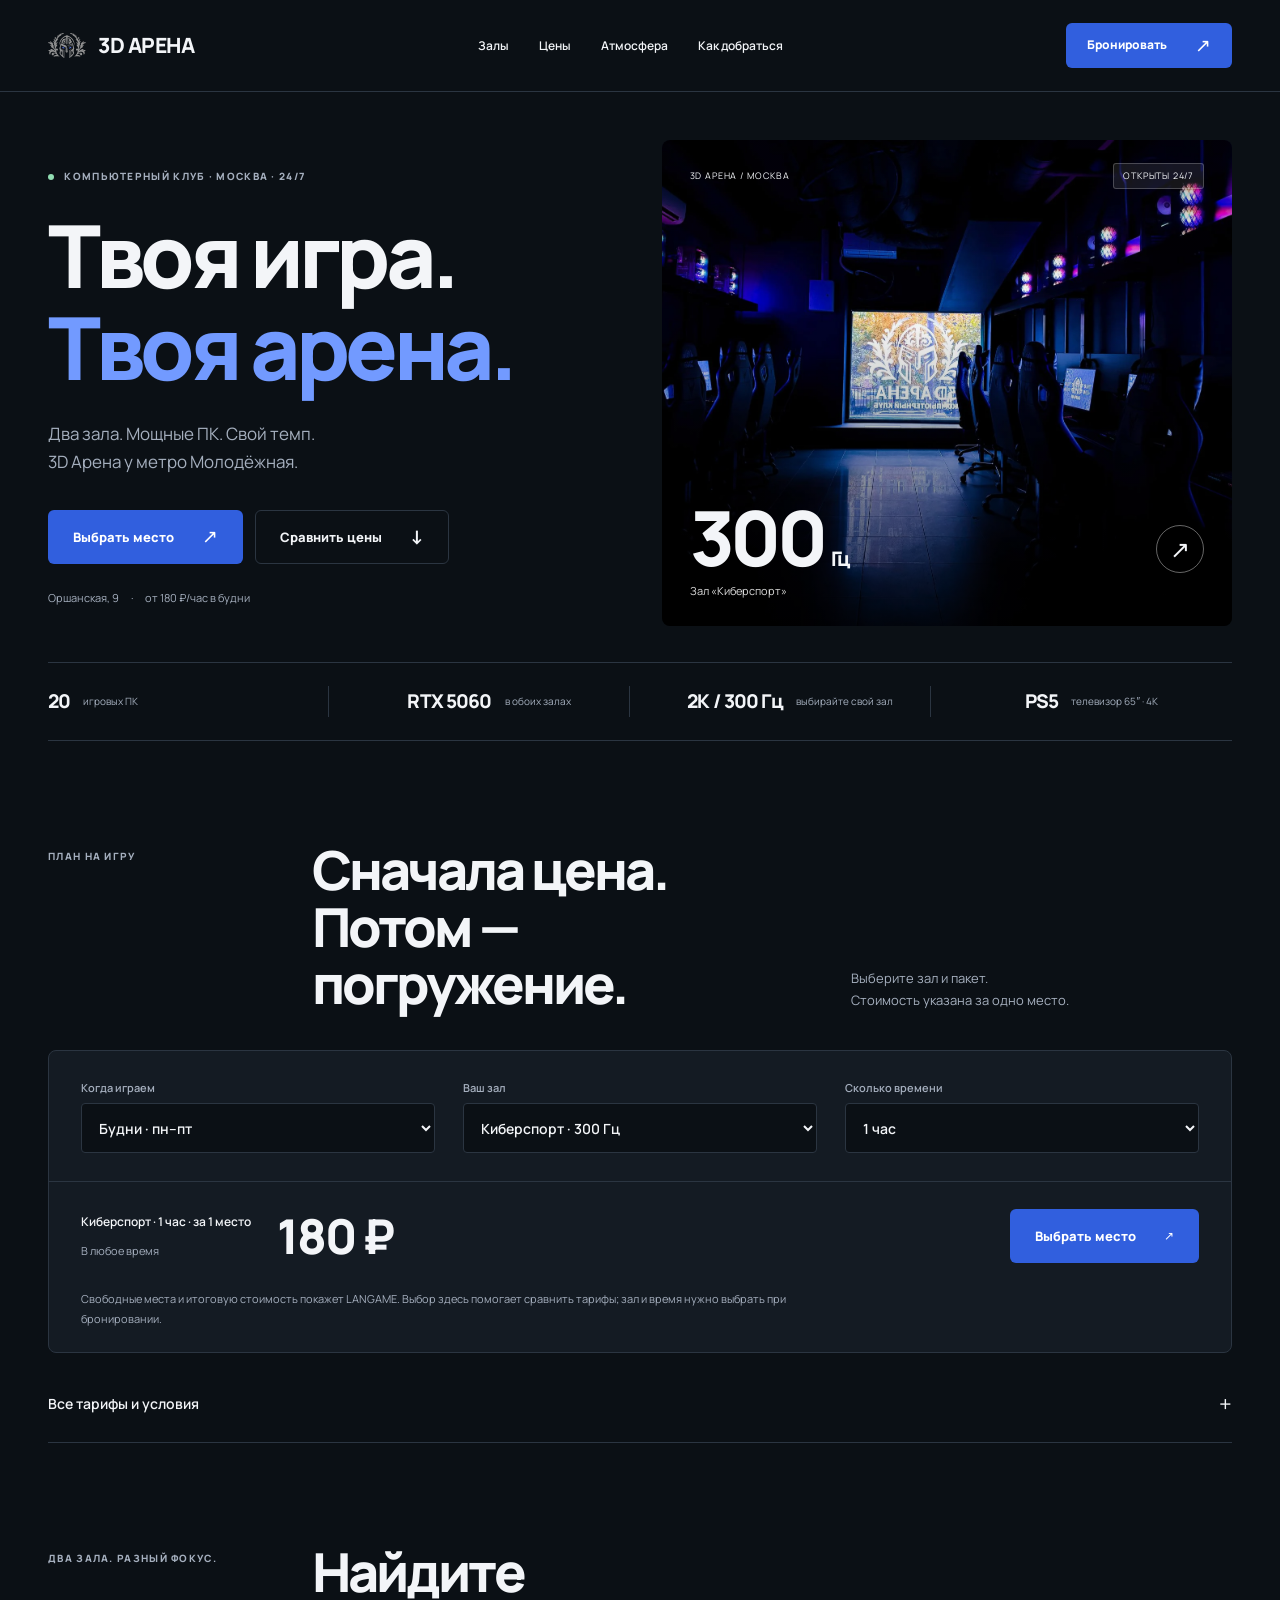
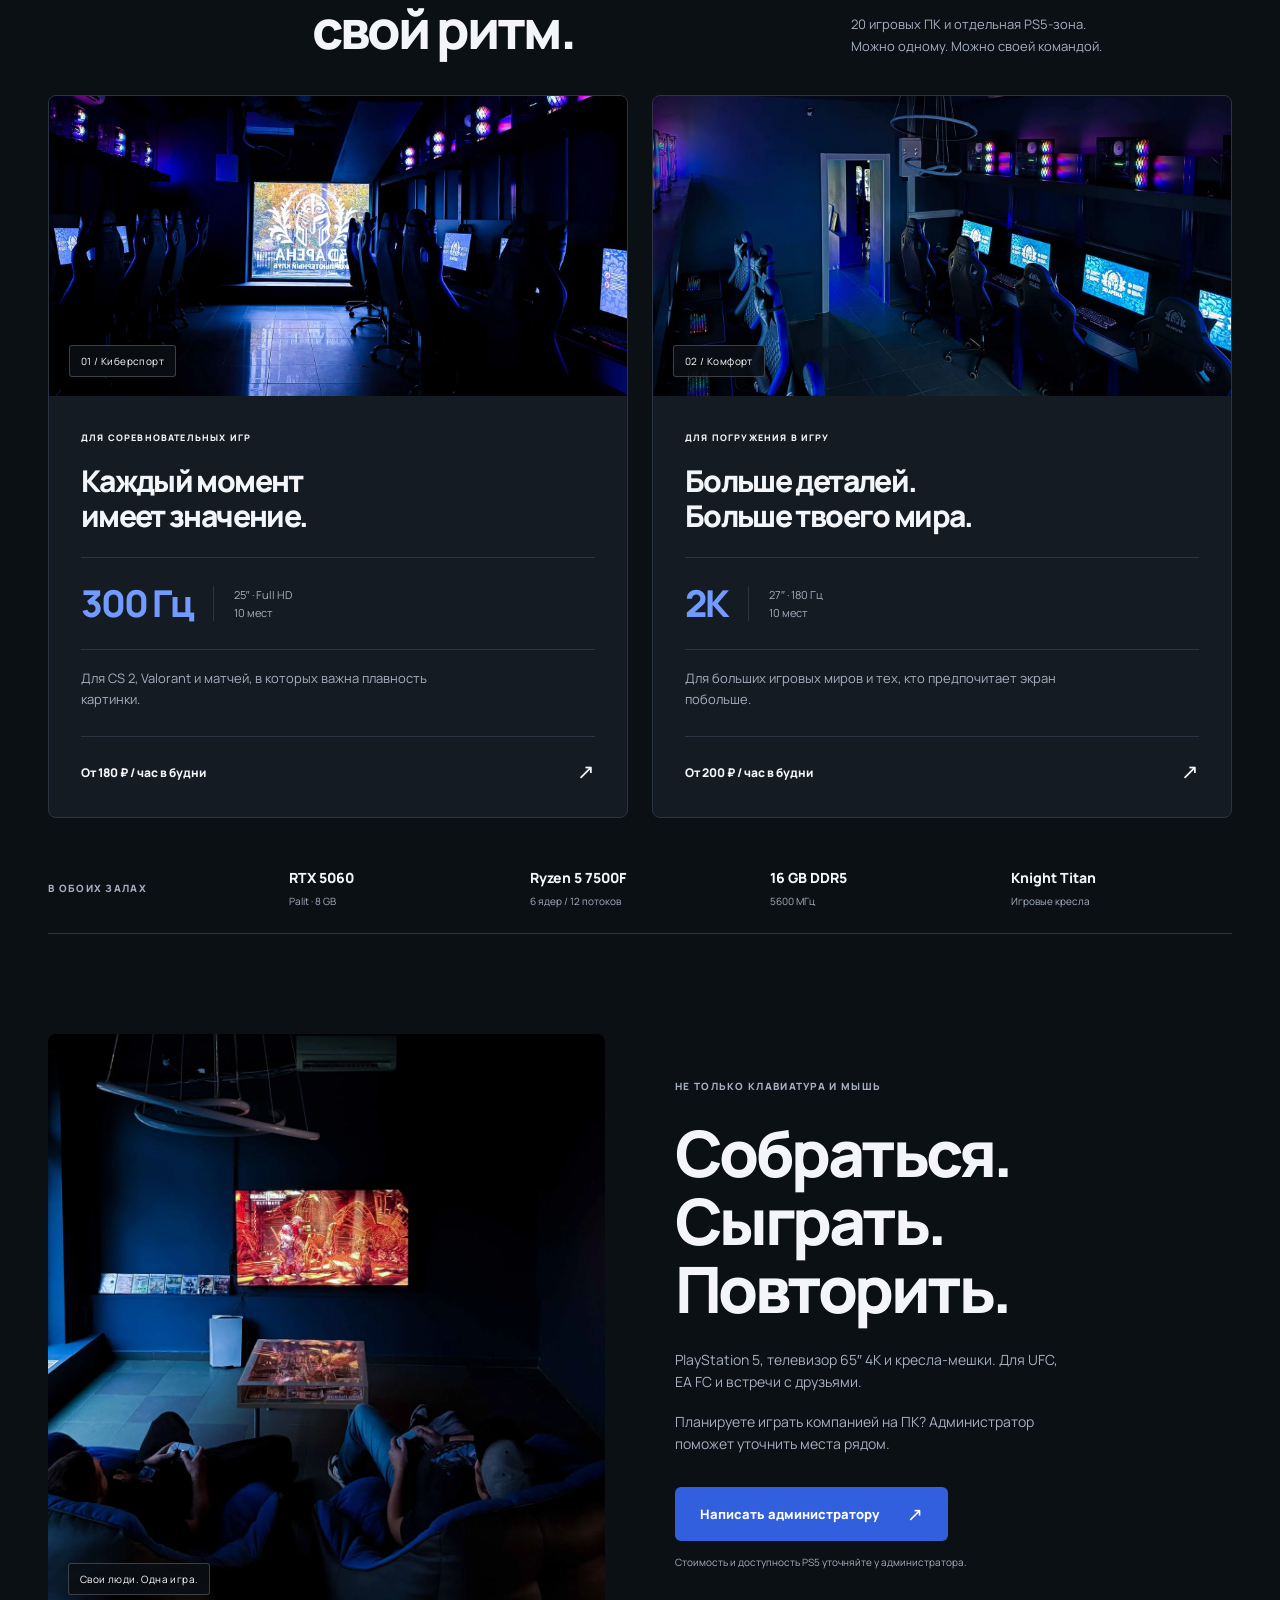
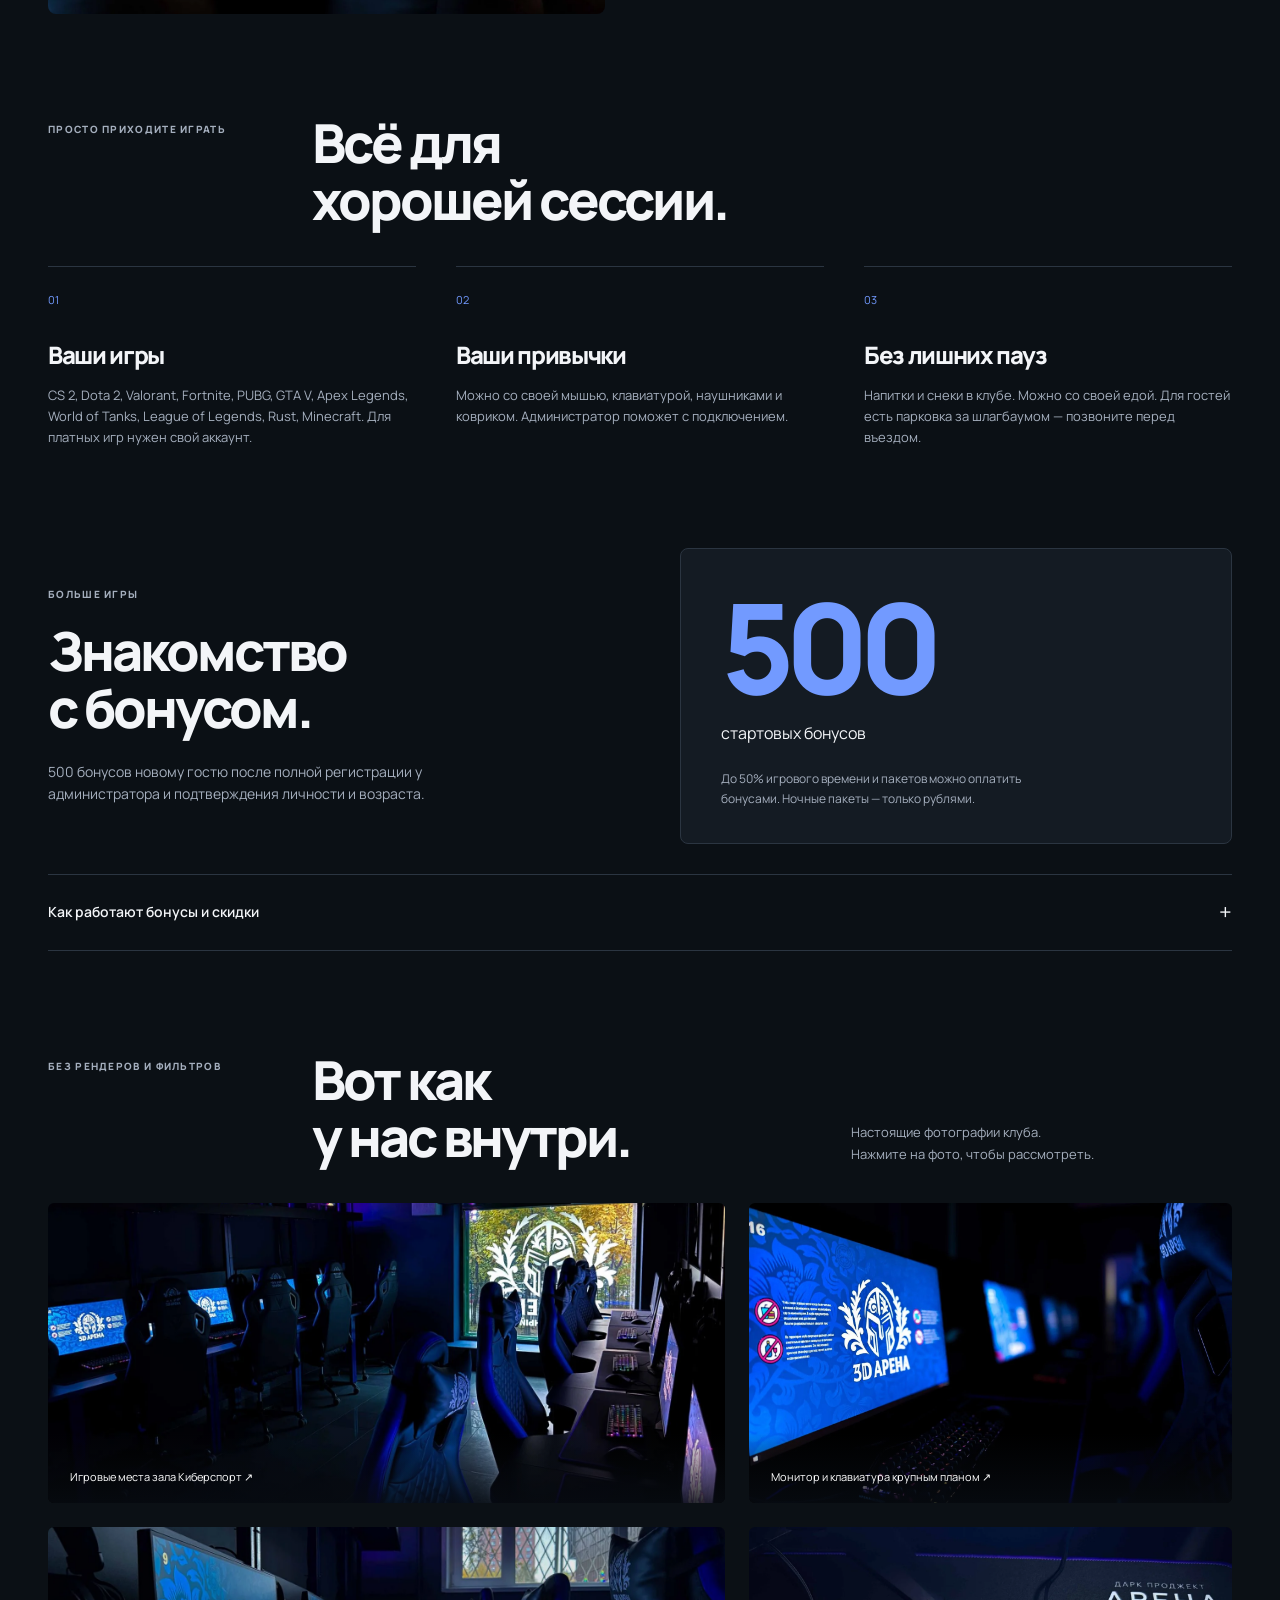
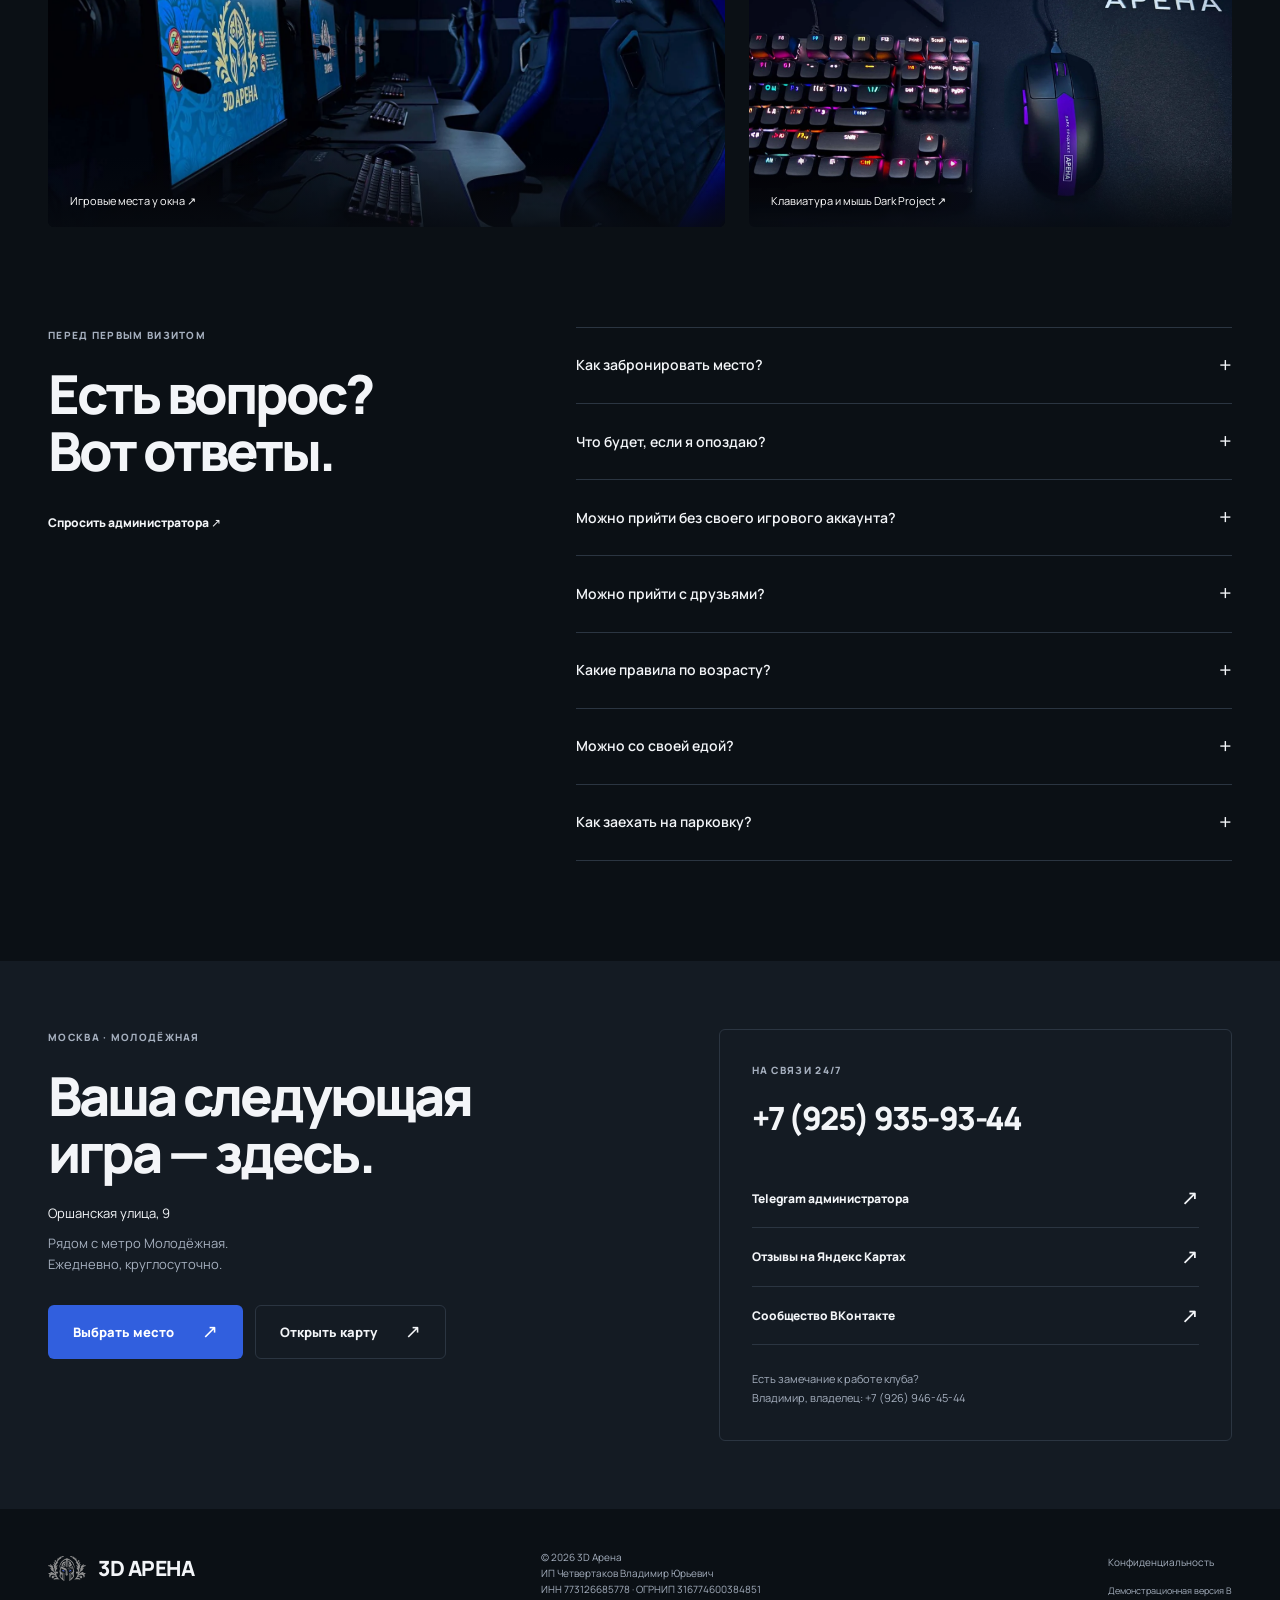
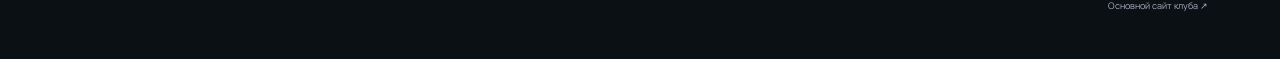
==== index.html @ c40a9464 "Build Select website concept with verified tariffs and experiment plan" ====
<!doctype html><html lang="ru"><head><meta charset="utf-8"><meta name="viewport" content="width=device-width, initial-scale=1"><meta name="robots" content="noindex, nofollow"><title>3D Арена — твоя игра, твоя арена</title><meta name="description" content="Компьютерный клуб 3D Арена у метро Молодёжная. Два зала, RTX 5060, PS5. Оршанская, 9. Круглосуточно."><meta name="theme-color" content="#0b1015"><link rel="icon" href="assets/mark.svg" type="image/svg+xml"><link rel="stylesheet" href="styles.css?v=20260918-4"><script defer src="config.js"></script><script defer src="pricing.js"></script><script defer src="attribution.js"></script><script defer src="app.js?v=20260918-4"></script></head><body class="select" data-variant="B"><a class="skip" href="#main">К содержанию</a><header class="header"><a href="./" class="brand" aria-label="3D Арена — главная"><img src="assets/mark.svg" alt="" width="40" height="40"><span>3D АРЕНА</span></a><nav aria-label="Основная навигация"><button class="menu-button" aria-expanded="false" aria-controls="nav-links">Меню <span aria-hidden="true">☰</span></button><div class="nav-links" id="nav-links"><a href="#spaces">Залы</a><a href="#prices">Цены</a><a href="#gallery">Атмосфера</a><a href="#contacts">Как добраться</a></div></nav><a class="button primary header-cta" href="https://langame.ru/799456996_computerniy_club_3d-arena_moskva/booking" data-booking data-track="langame_booking" data-placement="header">Бронировать<span aria-hidden="true">↗</span></a></header><main id="main"><section class="hero-select wrap"><div class="hero-copy"><p class="eyebrow"><span class="status-dot"></span> Компьютерный клуб · Москва · 24/7</p><h1>Твоя игра.<br><em>Твоя арена.</em></h1><p class="hero-description">Два зала. Мощные ПК. Свой темп.<br>3D Арена у метро Молодёжная.</p><div class="actions"><a class="button primary" href="https://langame.ru/799456996_computerniy_club_3d-arena_moskva/booking" data-booking data-track="langame_booking" data-placement="hero">Выбрать место<span aria-hidden="true">↗</span></a><a class="button secondary" href="#prices">Сравнить цены <span>↓</span></a></div><p class="hero-location">Оршанская, 9 <span>·</span> от 180 ₽/час в будни</p></div><div class="hero-visual"><img class="" src="assets/hall-01.webp" alt="Реальный зал Киберспорт в клубе 3D Арена" width="1600" height="1200" loading="eager" decoding="async" fetchpriority=high><div class="visual-top"><span>3D АРЕНА / МОСКВА</span><span>ОТКРЫТЫ 24/7</span></div><div class="visual-bottom"><div><strong>300<span>Гц</span></strong><p>Зал «Киберспорт»</p></div><a href="#spaces" aria-label="Посмотреть игровые залы">↗</a></div></div></section><div class="facts-strip wrap"><div><strong>20</strong><span>игровых ПК</span></div><div><strong>RTX 5060</strong><span>в обоих залах</span></div><div><strong>2K / 300 Гц</strong><span>выбирайте свой зал</span></div><div><strong>PS5</strong><span>телевизор 65″ · 4K</span></div></div><section class="picker-section wrap" id="prices"><div class="section-top"><p class="eyebrow">План на игру</p><h2>Сначала цена.<br>Потом — погружение.</h2><p>Выберите зал и пакет.<br>Стоимость указана за одно место.</p></div><div id="price-picker" class="price-picker" hidden><div class="picker-controls"><label>Когда играем<select name="day"><option value="weekday">Будни · пн–пт</option><option value="weekend">Выходные · сб–вс</option></select></label><label>Ваш зал<select name="hall"><option value="esports">Киберспорт · 300 Гц</option><option value="comfort">Комфорт · 2K</option></select></label><label>Сколько времени<select name="pack"><option value="hour">1 час</option><option value="three">3 часа</option><option value="six">6 часов</option><option value="night">Ночь · 21:00–09:00</option><option value="morning">Утро · 08:00–13:00</option></select></label></div><div class="quote" aria-live="polite" aria-atomic="true"><div><span id="quote-label">Киберспорт · 1 час · за 1 место</span><strong id="quote-price">180 ₽</strong><small id="quote-condition">В любое время</small></div><a class="button primary" href="https://langame.ru/799456996_computerniy_club_3d-arena_moskva/booking" data-booking data-track="langame_booking" data-placement="price_picker">Выбрать место<span aria-hidden="true">↗</span></a></div><p class="fine">Свободные места и итоговую стоимость покажет LANGAME. Выбор здесь помогает сравнить тарифы; зал и время нужно выбрать при бронировании.</p></div><details class="all-prices"><summary>Все тарифы и условия <span aria-hidden="true">+</span></summary><div class="table-scroll"><table><caption>Цена за одно место, ₽</caption><thead><tr><th scope="col">День / зал</th><th scope="col">1 час</th><th scope="col">3 часа</th><th scope="col">6 часов</th><th scope="col">Ночь*</th><th scope="col">Утро**</th></tr></thead><tbody><tr><th scope="row">Будни · Киберспорт</th><td>180</td><td>490</td><td>870</td><td>800</td><td>540</td></tr><tr><th scope="row">Будни · Комфорт</th><td>200</td><td>540</td><td>960</td><td>800</td><td>600</td></tr><tr><th scope="row">Выходные · Киберспорт</th><td>200</td><td>540</td><td>960</td><td>800</td><td>600</td></tr><tr><th scope="row">Выходные · Комфорт</th><td>220</td><td>600</td><td>1 060</td><td>800</td><td>660</td></tr></tbody></table></div><p class="fine">* Ночь 21:00–09:00: акция 800 ₽ вместо базовой цены. Базовая цена: Киберспорт 1 080 / 1 190 ₽, Комфорт 1 190 / 1 310 ₽ (будни / выходные). Ночной пакет оплачивается рублями. После 22:00 — 18+.</p><p class="fine">** Утро 08:00–13:00. Будни — понедельник–пятница; выходные — суббота–воскресенье. Условия акций и тариф на дату посещения уточняйте в LANGAME или у администратора.</p></details><noscript><p>Для сравнения цен откройте «Все тарифы и условия» выше.</p></noscript></section><section class="wrap spaces" id="spaces"><div class="section-top"><p class="eyebrow">Два зала. Разный фокус.</p><h2>Найдите<br>свой ритм.</h2><p>20 игровых ПК и отдельная PS5-зона.<br>Можно одному. Можно своей командой.</p></div><div class="space-grid"><article class="space-card"><div class="space-image"><img class="" src="assets/hall-01.webp" alt="Зал Киберспорт: ряды игровых компьютеров в 3D Арене" width="1600" height="1200" loading="lazy" decoding="async" ><span class="image-tag">01 / Киберспорт</span></div><div class="space-copy"><span class="eyebrow">Для соревновательных игр</span><h3>Каждый момент<br>имеет значение.</h3><div class="spec-line"><strong>300 Гц</strong><span>25″ · Full HD<br>10 мест</span></div><p>Для CS 2, Valorant и матчей, в которых важна плавность картинки.</p><a class="text-link" href="#prices" data-choose-hall="esports">От 180 ₽ / час в будни <span>↗</span></a></div></article><article class="space-card"><div class="space-image"><img class="" src="assets/hall-15.webp" alt="Зал Комфорт: игровые места с большими мониторами" width="1600" height="1200" loading="lazy" decoding="async" ><span class="image-tag">02 / Комфорт</span></div><div class="space-copy"><span class="eyebrow">Для погружения в игру</span><h3>Больше деталей.<br>Больше твоего мира.</h3><div class="spec-line"><strong>2K</strong><span>27″ · 180 Гц<br>10 мест</span></div><p>Для больших игровых миров и тех, кто предпочитает экран побольше.</p><a class="text-link" href="#prices" data-choose-hall="comfort">От 200 ₽ / час в будни <span>↗</span></a></div></article></div><div class="hardware"><p class="eyebrow">В обоих залах</p><div><strong>RTX 5060</strong><span>Palit · 8 GB</span></div><div><strong>Ryzen 5 7500F</strong><span>6 ядер / 12 потоков</span></div><div><strong>16 GB DDR5</strong><span>5600 МГц</span></div><div><strong>Knight Titan</strong><span>Игровые кресла</span></div></div></section><section class="social-section wrap" id="together"><div class="social-photo"><img class="" src="assets/hall-12.webp" alt="Друзья играют на PlayStation 5 в зоне с креслами-мешками" width="1600" height="1200" loading="lazy" decoding="async" ><span class="image-tag">Свои люди. Одна игра.</span></div><div class="social-copy"><p class="eyebrow">Не только клавиатура и мышь</p><h2>Собраться.<br>Сыграть.<br>Повторить.</h2><p>PlayStation 5, телевизор 65″ 4K и кресла-мешки. Для UFC, EA FC и встречи с друзьями.</p><p>Планируете играть компанией на ПК? Администратор поможет уточнить места рядом.</p><a class="button primary" href="https://t.me/IIIDArena" data-track="booking_telegram">Написать администратору <span>↗</span></a><small>Стоимость и доступность PS5 уточняйте у администратора.</small></div></section><section class="wrap visit"><div class="section-top"><p class="eyebrow">Просто приходите играть</p><h2>Всё для<br>хорошей сессии.</h2></div><div class="benefit-grid"><article><span class="number">01</span><h3>Ваши игры</h3><p>CS 2, Dota 2, Valorant, Fortnite, PUBG, GTA V, Apex Legends, World of Tanks, League of Legends, Rust, Minecraft. Для платных игр нужен свой аккаунт.</p></article><article><span class="number">02</span><h3>Ваши привычки</h3><p>Можно со своей мышью, клавиатурой, наушниками и ковриком. Администратор поможет с подключением.</p></article><article><span class="number">03</span><h3>Без лишних пауз</h3><p>Напитки и снеки в клубе. Можно со своей едой. Для гостей есть парковка за шлагбаумом — позвоните перед въездом.</p></article></div></section><section class="wrap promos" id="offers"><div class="offer-head"><p class="eyebrow">Больше игры</p><h2>Знакомство<br>с бонусом.</h2><p>500 бонусов новому гостю после полной регистрации у администратора и подтверждения личности и возраста.</p></div><div class="offer-number"><strong>500</strong><span>стартовых бонусов</span><p>До 50% игрового времени и пакетов можно оплатить бонусами. Ночные пакеты — только рублями.</p></div><details><summary>Как работают бонусы и скидки <span>+</span></summary><div class="bonus-grid"><div><h3>Приглашайте друзей</h3><p>100 бонусов за нового гостя. Ещё по 100 бонусов за подписку на Telegram и VK после подтверждения администратору.</p></div><div><h3>За разовое пополнение</h3><p>От 1 000 ₽ → +150 бонусов<br>От 2 000 ₽ → +350<br>От 3 000 ₽ → +600<br>От 4 000 ₽ → +900<br>От 5 000 ₽ → +1 250</p></div><div><h3>Накопительная скидка</h3><p>От 5 000 ₽ → 1%<br>От 10 001 ₽ → 2%<br>От 20 001 ₽ → 3%<br>От 30 001 ₽ → 4%<br>От 40 001 ₽ → 5%</p></div></div><p class="fine">Каждая акция действует отдельно. Текущие условия уточняйте у администратора. Для активации стартовых бонусов нужен документ для подтверждения личности и возраста.</p><a class="text-link" href="https://t.me/IIIDArena" data-track="booking_telegram">Уточнить условия <span>↗</span></a></details></section><section class="wrap gallery" id="gallery"><div class="section-top"><p class="eyebrow">Без рендеров и фильтров</p><h2>Вот как<br>у нас внутри.</h2><p>Настоящие фотографии клуба.<br>Нажмите на фото, чтобы рассмотреть.</p></div><div class="gallery-grid"><a href="assets/hall-03.webp" data-photo><img class="" src="assets/hall-03.webp" alt="Игровые места зала Киберспорт" width="1600" height="1200" loading="lazy" decoding="async" ><span>Игровые места зала Киберспорт ↗</span></a><a href="assets/hall-07.webp" data-photo><img class="" src="assets/hall-07.webp" alt="Монитор и клавиатура крупным планом" width="1600" height="1200" loading="lazy" decoding="async" ><span>Монитор и клавиатура крупным планом ↗</span></a><a href="assets/hall-13.webp" data-photo><img class="" src="assets/hall-13.webp" alt="Игровые места у окна" width="1600" height="1200" loading="lazy" decoding="async" ><span>Игровые места у окна ↗</span></a><a href="assets/hall-14.webp" data-photo><img class="" src="assets/hall-14.webp" alt="Клавиатура и мышь Dark Project" width="1600" height="1200" loading="lazy" decoding="async" ><span>Клавиатура и мышь Dark Project ↗</span></a></div></section><section class="wrap faq" id="faq"><div><p class="eyebrow">Перед первым визитом</p><h2>Есть вопрос?<br>Вот ответы.</h2><a class="text-link" href="https://t.me/IIIDArena" data-track="booking_telegram">Спросить администратора ↗</a></div><div><details><summary>Как забронировать место?<span aria-hidden="true">+</span></summary><p>Нажмите «Выбрать место»: откроется LANGAME с картой клуба. Выберите зал, компьютер и время. Итоговая стоимость и наличие мест показываются в системе бронирования.</p></details><details><summary>Что будет, если я опоздаю?<span aria-hidden="true">+</span></summary><p>Оплаченная бронь сохраняется до конца забронированного времени. Бронь до оплаты — 15 минут. Если задерживаетесь, предупредите администратора.</p></details><details><summary>Можно прийти без своего игрового аккаунта?<span aria-hidden="true">+</span></summary><p>Для бесплатных игр, включая CS 2 и Dota 2, есть гостевые аккаунты. Для платных игр используйте свой аккаунт.</p></details><details><summary>Можно прийти с друзьями?<span aria-hidden="true">+</span></summary><p>Да. В каждом зале 10 мест. До приезда выберите соседние места в LANGAME или уточните наличие у администратора.</p></details><details><summary>Какие правила по возрасту?<span aria-hidden="true">+</span></summary><p>На сайте клуба указан режим 18+ после 22:00. Для регистрации и подтверждения возраста возьмите документ. Условия дневного посещения уточняйте у администратора.</p></details><details><summary>Можно со своей едой?<span aria-hidden="true">+</span></summary><p>Да. В клубе также есть напитки, снеки, микроволновка и гриль для сэндвичей.</p></details><details><summary>Как заехать на парковку?<span aria-hidden="true">+</span></summary><p>Парковка для гостей находится во дворе за шлагбаумом. Позвоните +7 (925) 935-93-44: администратор подскажет, как заехать. Наличие свободного места уточняйте перед приездом.</p></details></div></section><section class="contacts" id="contacts"><div class="wrap contacts-grid"><div><p class="eyebrow">Москва · Молодёжная</p><h2>Ваша следующая<br>игра — здесь.</h2><p class="address">Оршанская улица, 9</p><p>Рядом с метро Молодёжная.<br>Ежедневно, круглосуточно.</p><div class="actions"><a class="button primary" href="https://langame.ru/799456996_computerniy_club_3d-arena_moskva/booking" data-booking data-track="langame_booking" data-placement="contacts">Выбрать место<span aria-hidden="true">↗</span></a><a class="button secondary" href="https://yandex.ru/maps/org/3d_arena/107910722858/" data-track="route_click">Открыть карту <span>↗</span></a></div></div><div class="contact-card"><p class="eyebrow">На связи 24/7</p><a class="phone" href="tel:+79259359344" data-track="booking_call">+7 (925) 935-93-44</a><a class="text-link" href="https://t.me/IIIDArena" data-track="booking_telegram">Telegram администратора <span>↗</span></a><a class="text-link" href="https://yandex.ru/maps/org/3d_arena/107910722858/" data-track="reviews_click">Отзывы на Яндекс Картах <span>↗</span></a><a class="text-link" href="https://vk.com/3d_arena">Сообщество ВКонтакте <span>↗</span></a><p class="fine">Есть замечание к работе клуба?<br>Владимир, владелец: <a href="tel:+79269464544">+7 (926) 946-45-44</a></p></div></div></section></main><footer class="wrap footer"><a class="brand" href="./"><img src="assets/mark.svg" alt="" width="36" height="36"><span>3D АРЕНА</span></a><p>© 2026 3D Арена<br>ИП Четвертаков Владимир Юрьевич<br>ИНН 773126685778 · ОГРНИП 316774600384851</p><div><a href="privacy.html">Конфиденциальность</a><p class="fine">Демонстрационная версия B<br><a href="https://3d-arena.ru/">Основной сайт клуба ↗</a></p></div></footer><div class="mobile-bar"><a href="#prices">Тарифы</a><a class="button primary" href="https://langame.ru/799456996_computerniy_club_3d-arena_moskva/booking" data-booking data-track="langame_booking" data-placement="mobile_bar">Выбрать место<span aria-hidden="true">↗</span></a></div><dialog id="photo-dialog"><button aria-label="Закрыть фотографию">Закрыть ×</button><img alt="" width="1600" height="1200"><p></p></dialog></body></html>
---- styles.css ----
@font-face{font-family:Manrope;src:url('assets/fonts/manrope-400.ttf') format('truetype');font-weight:400;font-display:swap}@font-face{font-family:Manrope;src:url('assets/fonts/manrope-600.ttf') format('truetype');font-weight:600;font-display:swap}@font-face{font-family:Manrope;src:url('assets/fonts/manrope-800.ttf') format('truetype');font-weight:800;font-display:swap}
:root{--bg:#0b1015;--surface:#141b23;--text:#f3f5f8;--muted:#a5afbe;--line:#2b3541;--accent:#315fde;--blue:#729aff;--pad:48px;color-scheme:dark;font-family:Manrope,Arial,sans-serif;font-synthesis:none;scroll-behavior:smooth;scroll-padding-top:110px}*{box-sizing:border-box}body{margin:0;background:var(--bg);color:var(--text);font-size:15px;line-height:1.6}a{color:inherit;text-decoration:none}button,select{font:inherit}button,a,select{-webkit-tap-highlight-color:transparent}button,summary,select{cursor:pointer}button{color:inherit}img{display:block;max-width:100%;height:auto}h1,h2,h3,p{margin:0}h1,h2,h3{font-weight:800;line-height:1.06;letter-spacing:-.055em}h1{font-size:clamp(56px,6.8vw,104px)}h2{font-size:clamp(38px,4.2vw,62px)}h3{font-size:30px;line-height:1.17}p{color:var(--muted)}em{font-style:normal;color:var(--blue)}:focus-visible{outline:3px solid #f9c954;outline-offset:5px}.wrap{width:min(1360px,calc(100% - var(--pad)*2));margin-inline:auto}.eyebrow{text-transform:uppercase;letter-spacing:.13em;font-size:10px;font-weight:800;line-height:1.6}.skip{position:fixed;top:-100px;left:16px;background:var(--accent);color:white;padding:16px;z-index:100}.skip:focus{top:10px}.header{height:92px;width:min(1456px,100%);padding:0 var(--pad);margin:auto;display:flex;align-items:center;justify-content:space-between;gap:28px;border-bottom:1px solid var(--line)}.brand{display:flex;align-items:center;gap:12px;white-space:nowrap;font-weight:800;font-size:21px;letter-spacing:-.02em}.brand img{width:38px;height:40px;object-fit:contain}.nav-links{display:flex;gap:30px;font-size:12px;font-weight:600}.nav-links a{padding:14px 0}.nav-links a:hover,.text-link:hover{color:var(--blue)}.button{display:inline-flex;align-items:center;justify-content:space-between;gap:28px;min-height:54px;padding:16px 24px;border:1px solid transparent;border-radius:6px;font-size:13px;font-weight:800;line-height:1.4;transition:background .18s,transform .18s}.button span{font-size:19px;line-height:1}.button:hover{transform:translateY(-2px)}.primary{background:var(--accent);color:#fff}.primary:hover{background:#2e62ec}.secondary{border-color:var(--line);background:transparent}.secondary:hover{background:var(--surface)}.header-cta{min-height:44px;padding:12px 20px;font-size:12px}.menu-button{display:none}.actions{display:flex;flex-wrap:wrap;gap:12px}.hero-select{display:grid;grid-template-columns:1.02fr 1fr;gap:32px;padding-block:48px 36px;align-items:stretch}.hero-copy{padding-block:28px 20px;align-self:center}.hero-copy .eyebrow{margin-bottom:25px}.status-dot{display:inline-block;width:6px;height:6px;border-radius:50%;background:#91ddb2;margin-right:7px}.hero-description{font-size:17px;line-height:1.65;margin-top:26px}.hero-copy .actions{margin-top:34px}.hero-location{font-size:11px;margin-top:25px}.hero-location span{margin-inline:10px}.hero-visual{position:relative;min-height:470px;overflow:hidden;border-radius:8px;background:#101927}.hero-visual>img{width:100%;height:100%;position:absolute;inset:0;object-fit:cover;object-position:51% center}.hero-visual:after{content:'';position:absolute;inset:0;background:linear-gradient(180deg,rgba(0,0,0,.3),transparent 35%,rgba(0,0,0,.72))}.visual-top,.visual-bottom{position:absolute;z-index:1;left:28px;right:28px;display:flex;align-items:center;justify-content:space-between}.visual-top{top:23px;font-size:9px;letter-spacing:.09em}.visual-top span:last-child{background:#ffffff16;border:1px solid #ffffff38;padding:5px 9px;border-radius:3px}.visual-bottom{bottom:27px}.visual-bottom strong{font-size:76px;line-height:1;letter-spacing:-.06em}.visual-bottom strong span{font-size:20px;margin-left:8px}.visual-bottom p{color:#ddd;font-size:11px;margin-top:7px}.visual-bottom a{width:48px;height:48px;display:grid;place-items:center;border:1px solid #ffffff65;border-radius:50%;font-size:24px}.facts-strip{display:grid;grid-template-columns:repeat(4,1fr);border-block:1px solid var(--line);padding-block:23px;gap:20px}.facts-strip>div{display:flex;gap:13px;align-items:center;justify-content:center;border-right:1px solid var(--line)}.facts-strip>div:first-child{justify-content:flex-start}.facts-strip>div:last-child{border:0}.facts-strip strong{font-size:19px;font-weight:800;letter-spacing:-.045em;white-space:nowrap}.facts-strip span{font-size:10px;color:var(--muted)}section.wrap:not(.hero-select):not(.hero-social){padding-top:100px}.section-top{display:grid;grid-template-columns:.46fr 1fr .75fr;align-items:end;gap:30px;margin-bottom:38px}.section-top>.eyebrow{align-self:start;padding-top:7px}.section-top>p:last-child:not(.eyebrow){font-size:13px;line-height:1.7}.price-picker{border:1px solid var(--line);background:var(--surface);border-radius:8px;overflow:hidden}.price-picker[hidden]{display:none}.picker-controls{display:grid;grid-template-columns:repeat(3,1fr);gap:28px;padding:28px 32px;border-bottom:1px solid var(--line)}label{font-size:11px;color:var(--muted);font-weight:600;display:block}select{display:block;margin-top:7px;width:100%;min-height:50px;padding:10px 30px 10px 13px;background:var(--bg);color:var(--text);border:1px solid var(--line);border-radius:4px;font-size:14px}.quote{padding:26px 32px;display:flex;align-items:center;justify-content:space-between;gap:24px}.quote>div{display:grid;grid-template-columns:auto auto;align-items:center;gap:2px 26px}.quote strong{font-size:48px;line-height:1.15;letter-spacing:-.045em;grid-column:2;grid-row:1/3;white-space:nowrap}.quote span{font-weight:600;font-size:12px}.quote small{font-size:11px;color:var(--muted)}.fine{font-size:11px;line-height:1.75;color:var(--muted)}.price-picker>.fine{padding:0 32px 24px;max-width:810px}.all-prices{margin-top:14px;border-bottom:1px solid var(--line)}summary{list-style:none;font-weight:600;display:flex;justify-content:space-between;gap:25px;align-items:center;padding:20px 0;font-size:14px}summary::-webkit-details-marker{display:none}summary span{font-size:22px;font-weight:400;transition:transform .2s}details[open]>summary span{transform:rotate(45deg)}details p{margin-bottom:18px}table{border-collapse:collapse;width:100%;text-align:left;font-size:12px}caption{text-align:left;padding-bottom:10px;color:var(--muted)}td,th{padding:13px 17px;border-bottom:1px solid var(--line);white-space:nowrap}thead th{color:var(--muted)}.table-scroll{overflow-x:auto;margin-bottom:20px}.space-grid{display:grid;grid-template-columns:1fr 1fr;gap:24px}.space-card{border:1px solid var(--line);border-radius:8px;overflow:hidden;background:var(--surface)}.space-image{position:relative;height:300px;overflow:hidden}.space-image img{width:100%;height:100%;object-fit:cover;transition:transform .5s}.space-card:hover .space-image img{transform:scale(1.025)}.image-tag{position:absolute;bottom:19px;left:20px;background:#0b1015dc;color:#fff;border:1px solid #ffffff35;border-radius:3px;padding:7px 11px;font-size:10px;letter-spacing:.04em}.space-copy{padding:28px 32px}.space-copy h3{margin-top:15px}.space-copy .eyebrow{font-size:9px}.spec-line{display:flex;align-items:center;gap:20px;border-block:1px solid var(--line);margin-block:24px 18px;padding-block:16px}.spec-line strong{font-size:37px;font-weight:800;letter-spacing:-.055em;color:var(--blue)}.spec-line span{font-size:11px;color:var(--muted);border-left:1px solid var(--line);padding-left:20px}.space-copy>p{font-size:13px;max-width:390px;min-height:45px}.text-link{display:flex;align-items:center;justify-content:space-between;gap:20px;font-size:12px;font-weight:800;min-height:44px}.space-copy .text-link{border-top:1px solid var(--line);padding-top:18px;margin-top:23px}.text-link span{font-size:21px}.hardware{margin-top:25px;display:grid;grid-template-columns:repeat(5,1fr);gap:20px;align-items:center;padding-block:24px;border-bottom:1px solid var(--line)}.hardware>div{display:flex;flex-direction:column;gap:4px}.hardware strong{font-size:14px}.hardware span{font-size:10px;color:var(--muted)}.social-section{display:grid;grid-template-columns:1fr 1fr;gap:70px;align-items:center}.social-photo{position:relative;height:580px;overflow:hidden;border-radius:8px}.social-photo img{height:100%;width:100%;object-fit:cover;object-position:center 65%}.social-copy .eyebrow{margin-bottom:25px}.social-copy h2{font-size:clamp(45px,5vw,76px);margin-bottom:26px}.social-copy>p:not(.eyebrow){max-width:390px;font-size:14px;margin-bottom:17px}.social-copy .button{margin-top:15px}.social-copy small{display:block;color:var(--muted);font-size:10px;margin-top:13px}.benefit-grid{display:grid;grid-template-columns:repeat(3,1fr);gap:40px}.benefit-grid article{border-top:1px solid var(--line);padding-top:20px}.number{font-size:11px;color:var(--blue)}.benefit-grid h3{font-size:24px;margin-top:30px;margin-bottom:16px}.benefit-grid p{font-size:13px}.promos{display:grid;grid-template-columns:1fr 1fr;gap:0 80px;align-items:center}.offer-head{padding-left:0}.offer-head .eyebrow{margin-bottom:20px}.offer-head>p:last-child{font-size:14px;margin-top:25px;max-width:430px}.offer-number{background:var(--surface);border:1px solid var(--line);padding:35px 40px;border-radius:8px}.offer-number strong{display:block;font-size:125px;line-height:1;letter-spacing:-.08em;color:var(--blue);font-weight:800}.offer-number>span{display:block;font-size:16px;margin-top:12px}.offer-number p{font-size:12px;margin-top:23px;max-width:350px}.promos>details{grid-column:1/-1;margin-top:30px;border-block:1px solid var(--line)}.bonus-grid{display:grid;grid-template-columns:repeat(3,1fr);gap:35px;padding-top:15px}.bonus-grid h3{font-size:20px;margin-bottom:15px}.bonus-grid p{font-size:13px}.gallery-grid{display:grid;grid-template-columns:1.4fr 1fr;gap:24px}.gallery-grid a{position:relative;overflow:hidden;border-radius:6px;min-width:0}.gallery-grid img{height:300px;width:100%;object-fit:cover;transition:transform .4s}.gallery-grid a:hover img{transform:scale(1.025)}.gallery-grid a>span{position:absolute;bottom:0;left:0;right:0;padding:35px 22px 17px;background:linear-gradient(transparent,#070b11d9);font-size:11px;color:white}.faq{display:grid;grid-template-columns:.8fr 1.2fr;gap:90px}.faq h2{margin-block:22px}.faq>div:first-child .text-link{justify-content:flex-start}.faq details{border-bottom:1px solid var(--line)}.faq details:first-child{border-top:1px solid var(--line)}.faq details p{font-size:13px;padding-right:30px;max-width:570px}.contacts{margin-top:100px;background:var(--surface);padding-block:68px}.contacts-grid{display:grid;grid-template-columns:1.15fr 1fr;gap:80px}.contacts h2{margin-block:22px}.contacts .address{font-size:21px;color:var(--text);margin-bottom:9px}.contacts p:not(.eyebrow){font-size:13px}.contacts .actions{margin-top:30px}.contact-card{border:1px solid var(--line);border-radius:6px;padding:32px}.phone{display:block;font-size:clamp(19px,2.5vw,32px);letter-spacing:-.045em;font-weight:800;margin-block:15px 25px}.contact-card .text-link{border-bottom:1px solid var(--line);padding-block:12px}.contact-card p.fine{font-size:11px;margin-top:24px}.footer{padding-block:40px 45px;display:flex;justify-content:space-between;align-items:flex-start;gap:35px}.footer>p,.footer>div>a{font-size:10px;color:var(--muted)}.footer .fine{font-size:9px;margin-top:10px}.mobile-bar{display:none}dialog{border:1px solid var(--line);background:var(--bg);color:var(--text);padding:20px;border-radius:8px;max-width:min(1000px,95vw);max-height:95dvh}dialog::backdrop{background:#02050bed;backdrop-filter:blur(6px)}dialog img{max-height:75dvh;width:100%;object-fit:contain}dialog button{display:block;background:var(--surface);border:1px solid var(--line);padding:10px 18px;border-radius:4px;margin:0 0 15px auto}dialog p{font-size:12px;margin-top:12px}.policy{max-width:900px;padding-block:45px}.policy h1{font-size:48px;margin-block:35px}.policy h2{font-size:25px;margin-top:35px;margin-bottom:20px}.policy p,.policy li{font-size:14px;line-height:1.85;margin-bottom:20px}.policy a:not(.text-link){text-decoration:underline}.policy>p:first-of-type{padding:25px;border:1px solid var(--line)}
/* Editorial variant: distinct layout, common pricing and factual content. */
body.social{--bg:#f4f2ed;--surface:#eae8e2;--text:#131a28;--muted:#58616e;--line:#d2d5d8;--accent:#285ce8;--blue:#285ce8;color-scheme:light}.social .header{height:90px}.social .brand img{filter:brightness(.18)}.social .header-cta{border-radius:30px}.social .button{border-radius:30px}.social .hero-social{padding-top:43px}.social-hero-heading>.eyebrow{color:var(--muted);margin-bottom:17px}.title-row{display:flex;align-items:flex-end;justify-content:space-between;gap:40px;margin-bottom:37px}.title-row h1{font-size:clamp(72px,8.2vw,125px);line-height:.95;letter-spacing:-.07em}.title-row h1 em{font-family:Georgia,'Times New Roman',serif;font-style:italic;font-weight:400;letter-spacing:-.065em}.title-row>div{max-width:340px;padding-bottom:5px;margin-right:20px}.title-row p{font-size:16px;margin-bottom:24px}.photo-story{display:grid;grid-template-columns:1.75fr 1fr;gap:22px;position:relative}.photo-story>div:not(.round-label){height:365px;position:relative;overflow:hidden;border-radius:4px}.photo-story img{width:100%;height:100%;object-fit:cover}.story-side img{object-position:center 70%}.photo-story .round-label{position:absolute;width:112px;height:112px;border-radius:50%;display:flex;justify-content:center;align-items:center;flex-direction:column;background:var(--accent);color:white;top:-45px;right:30.5%;transform:rotate(12deg);font-weight:800;font-size:21px;line-height:1.05;letter-spacing:-.04em;border:7px solid var(--bg)}.round-label span{font-size:10px;margin-top:7px;letter-spacing:.08em}.social-caption{display:flex;justify-content:space-between;gap:20px;font-size:11px;padding-block:20px;border-bottom:1px solid var(--line)}.social-caption a{color:var(--accent);font-weight:800}.scenarios>.eyebrow{margin-bottom:23px}.scenarios>div{display:grid;grid-template-columns:repeat(3,1fr);gap:24px}.scenarios a{border-top:2px solid var(--text);padding-top:20px}.scenarios a>span{font-size:10px;color:var(--muted)}.scenarios strong{display:block;font-size:34px;line-height:1.1;letter-spacing:-.04em;position:relative;margin-top:18px}.scenarios i{font-style:normal;color:var(--accent);position:absolute;right:10px;bottom:0}.scenarios small{display:block;font-size:9px;color:var(--muted);margin-top:12px}.social .section-top{grid-template-columns:.5fr 1fr .8fr}.social h2{font-weight:600;letter-spacing:-.06em}.social .space-card{border:0;border-radius:0;background:none}.social .space-image{height:330px;border-radius:4px}.social .space-copy{padding:25px 0 0}.social .space-copy h3{font-weight:600}.social .space-grid{gap:45px}.social .social-section{padding-block:80px!important;margin-top:85px;border-block:1px solid var(--line)}.social .social-photo{border-radius:180px 180px 4px 4px}.social .social-copy h2{font-family:Georgia,'Times New Roman',serif;font-style:italic;font-weight:400;line-height:1.04;letter-spacing:-.065em}.social .offer-number{background:var(--accent);color:white;border:0;border-radius:5px}.social .offer-number strong{color:white}.social .offer-number p{color:#e3eaff}.social .gallery-grid a{border-radius:3px}.social .contacts{background:#182f78;color:white;--muted:#c1cbe7;--line:#ffffff35;--surface:#233f94;--accent:#fff}.social .contacts .button.primary{color:#182f78}.social .contacts .button.primary:hover{background:#dce5ff}.social .contacts .address{color:white}.social .footer .brand img{filter:brightness(.18)}
@media(min-width:1600px){.hero-visual{min-height:530px}}@media(max-width:1100px){:root{--pad:30px}.header{gap:20px}.nav-links{gap:18px}.brand{font-size:19px}.hero-select{gap:25px}.hero-copy .actions{gap:10px}.hero-copy .button{padding:15px;gap:18px}.hero-visual{min-height:445px}h1{font-size:clamp(55px,6.7vw,75px)}.facts-strip>div{flex-direction:column;align-items:flex-start;gap:3px}.facts-strip strong{font-size:18px}.section-top,.social .section-top{grid-template-columns:.4fr 1fr}.section-top>p:last-child:not(.eyebrow){grid-column:2}.social-section{gap:40px}.space-copy{padding:25px}.contacts-grid{gap:35px}.faq{gap:40px}.title-row h1{font-size:85px}.title-row>div{margin-right:0}.title-row p{font-size:13px}.photo-story>div:not(.round-label){height:320px}}
@media(max-width:760px){:root{--pad:20px;scroll-padding-top:25px}.header,.social .header{height:76px;gap:12px}.brand{font-size:16px;gap:8px}.brand img{width:31px;height:34px}.header-cta{display:none}.menu-button{display:flex;align-items:center;gap:13px;border:1px solid var(--line);border-radius:4px;background:transparent;padding:10px 13px;font-size:12px}.nav-links{display:none;position:absolute;right:20px;top:68px;background:var(--surface);padding:15px 25px;border:1px solid var(--line);border-radius:6px;z-index:10;box-shadow:0 15px 35px #0003;min-width:210px}.nav-links.open{display:flex;flex-direction:column;gap:0}.nav-links a{font-size:14px}.hero-select{grid-template-columns:1fr;gap:30px;padding-block:20px 26px}.hero-copy{padding-block:20px 0}.hero-copy .eyebrow{font-size:9px;margin-bottom:22px}h1{font-size:clamp(49px,10.8vw,74px);letter-spacing:-.065em}.hero-description{font-size:14px;margin-top:21px}.hero-copy .actions{margin-top:25px}.hero-copy .button{padding:15px 19px;font-size:12px;min-height:52px}.hero-location{margin-top:18px;font-size:10px}.hero-visual{min-height:310px}.visual-bottom strong{font-size:55px}.visual-top,.visual-bottom{left:21px;right:21px}.visual-top{font-size:8px}.facts-strip{grid-template-columns:1fr 1fr;gap:22px;padding-block:23px}.facts-strip>div{border:0}.facts-strip>div:nth-child(odd){border-right:1px solid var(--line)}.facts-strip strong{font-size:20px}.facts-strip span{font-size:10px}section.wrap:not(.hero-select):not(.hero-social){padding-top:65px}.section-top,.social .section-top{grid-template-columns:1fr;gap:17px;margin-bottom:27px}.section-top>.eyebrow{padding:0}.section-top>p:last-child:not(.eyebrow){grid-column:auto;font-size:12px}h2{font-size:42px}h3{font-size:27px}.picker-controls{grid-template-columns:1fr;gap:16px;padding:24px}.quote{padding:25px 24px;display:block}.quote>div{gap:8px 14px}.quote strong{font-size:40px}.quote span{font-size:10px;max-width:140px}.quote small{font-size:10px;max-width:140px}.quote .button{width:100%;margin-top:22px}.price-picker>.fine{padding:0 24px 24px;font-size:10px}.all-prices summary{font-size:12px}.space-grid,.social .space-grid{grid-template-columns:1fr;gap:29px}.space-image,.social .space-image{height:260px}.space-copy{padding:26px}.space-copy>p{min-height:0}.hardware{grid-template-columns:1fr 1fr;gap:22px;padding-block:25px}.hardware>.eyebrow{grid-column:1/-1}.hardware strong{font-size:14px}.social-section{grid-template-columns:1fr;gap:33px}.social-photo{height:420px}.social-copy h2{font-size:57px}.social-copy>p:not(.eyebrow){font-size:13px}.social-copy .eyebrow{margin-bottom:18px}.benefit-grid{grid-template-columns:1fr;gap:27px}.benefit-grid h3{margin-top:14px;font-size:23px}.benefit-grid p{font-size:12px}.promos{grid-template-columns:1fr;gap:26px}.offer-head>p:last-child{font-size:13px}.offer-number{padding:30px}.offer-number strong{font-size:105px}.promos>details{margin-top:0}.bonus-grid{grid-template-columns:1fr;gap:20px}.gallery-grid{gap:15px;grid-template-columns:1fr 1fr}.gallery-grid img{height:220px}.gallery-grid a>span{font-size:9px;padding:35px 12px 12px}.gallery-grid a:first-child{grid-column:1/-1}.gallery-grid a:first-child img{height:280px}.gallery-grid a:last-child{grid-column:1/-1}.gallery-grid a:last-child img{height:230px}.faq{grid-template-columns:1fr;gap:26px}.faq h2{margin-block:16px}.faq details summary{font-size:12px}.faq details p{font-size:12px;padding-right:0}.contacts{margin-top:65px;padding-block:42px}.contacts-grid{grid-template-columns:1fr;gap:36px}.contacts .address{font-size:21px}.contacts h2{font-size:40px}.contact-card{padding:25px}.phone{font-size:26px}.footer{flex-direction:column;gap:22px;padding-block:30px 105px}.mobile-bar{display:flex;position:fixed;bottom:0;left:0;right:0;z-index:5;background:var(--bg);border-top:1px solid var(--line);padding:10px 20px calc(10px + env(safe-area-inset-bottom));align-items:center;gap:25px;box-shadow:0 -10px 30px #0001}.mobile-bar>a:first-child{font-size:12px;font-weight:800;padding:13px 3px}.mobile-bar .button{flex:1;min-height:48px;padding:13px 18px;font-size:12px}.social .hero-social{padding-top:26px}.social-hero-heading>.eyebrow{font-size:8px}.title-row{display:block;margin-bottom:30px}.title-row h1{font-size:clamp(62px,12.5vw,90px);margin-top:22px}.title-row>div{display:flex;gap:17px;align-items:center;justify-content:space-between;max-width:none;margin-top:25px}.title-row p{font-size:11px;line-height:1.7;margin:0}.title-row .button{font-size:11px;gap:13px;padding:14px 16px;min-height:49px}.photo-story{gap:10px;grid-template-columns:1.35fr 1fr}.photo-story>div:not(.round-label){height:280px}.photo-story .image-tag{bottom:12px;left:10px;font-size:7px;padding:6px}.photo-story .round-label{width:78px;height:78px;right:33%;top:-30px;font-size:14px;border-width:5px}.round-label span{font-size:8px;margin-top:4px}.social-caption{flex-wrap:wrap;gap:9px;font-size:9px;padding-block:16px}.social-caption a{width:100%;padding-top:3px}.scenarios>div{grid-template-columns:1fr;gap:23px}.scenarios a{position:relative;padding-bottom:14px}.scenarios strong{font-size:28px;margin-top:12px}.scenarios strong br{display:none}.scenarios i{font-size:29px}.scenarios small{font-size:9px}.social .social-section{margin-top:55px;padding-block:45px!important}.social .social-photo{border-radius:130px 130px 4px 4px}.social .space-copy{padding:23px 0 0}.policy h1{font-size:36px;overflow-wrap:anywhere}.policy h2{font-size:25px}.policy{padding-block:30px}.policy p{font-size:13px}}
@media(max-width:370px){:root{--pad:16px}.hero-copy .button{padding:13px;font-size:11px;gap:12px}.hero-location span{margin-inline:5px}.quote strong{font-size:34px}.title-row>div{align-items:flex-start;flex-direction:column}.title-row h1{font-size:51px}.photo-story .image-tag{font-size:6px}.contacts .actions .button{width:100%}}
@media(prefers-reduced-motion:reduce){:root{scroll-behavior:auto}*,*:before,*:after{animation:none!important;transition:none!important}}

@media(max-width:760px){html:not(.enhanced) .header{height:auto;min-height:76px;flex-wrap:wrap;padding-block:15px}html:not(.enhanced) .menu-button{display:none}html:not(.enhanced) .nav-links{position:static;display:flex;flex-wrap:wrap;gap:8px 22px;box-shadow:none;background:none;border:0;padding:0;min-width:0}html:not(.enhanced) .header nav{width:100%}html:not(.enhanced) .nav-links a{padding:8px 0;font-size:12px}}

.social-section>*{min-width:0}@media(max-width:760px){.social-copy h2{font-size:clamp(46px,13vw,57px)}}
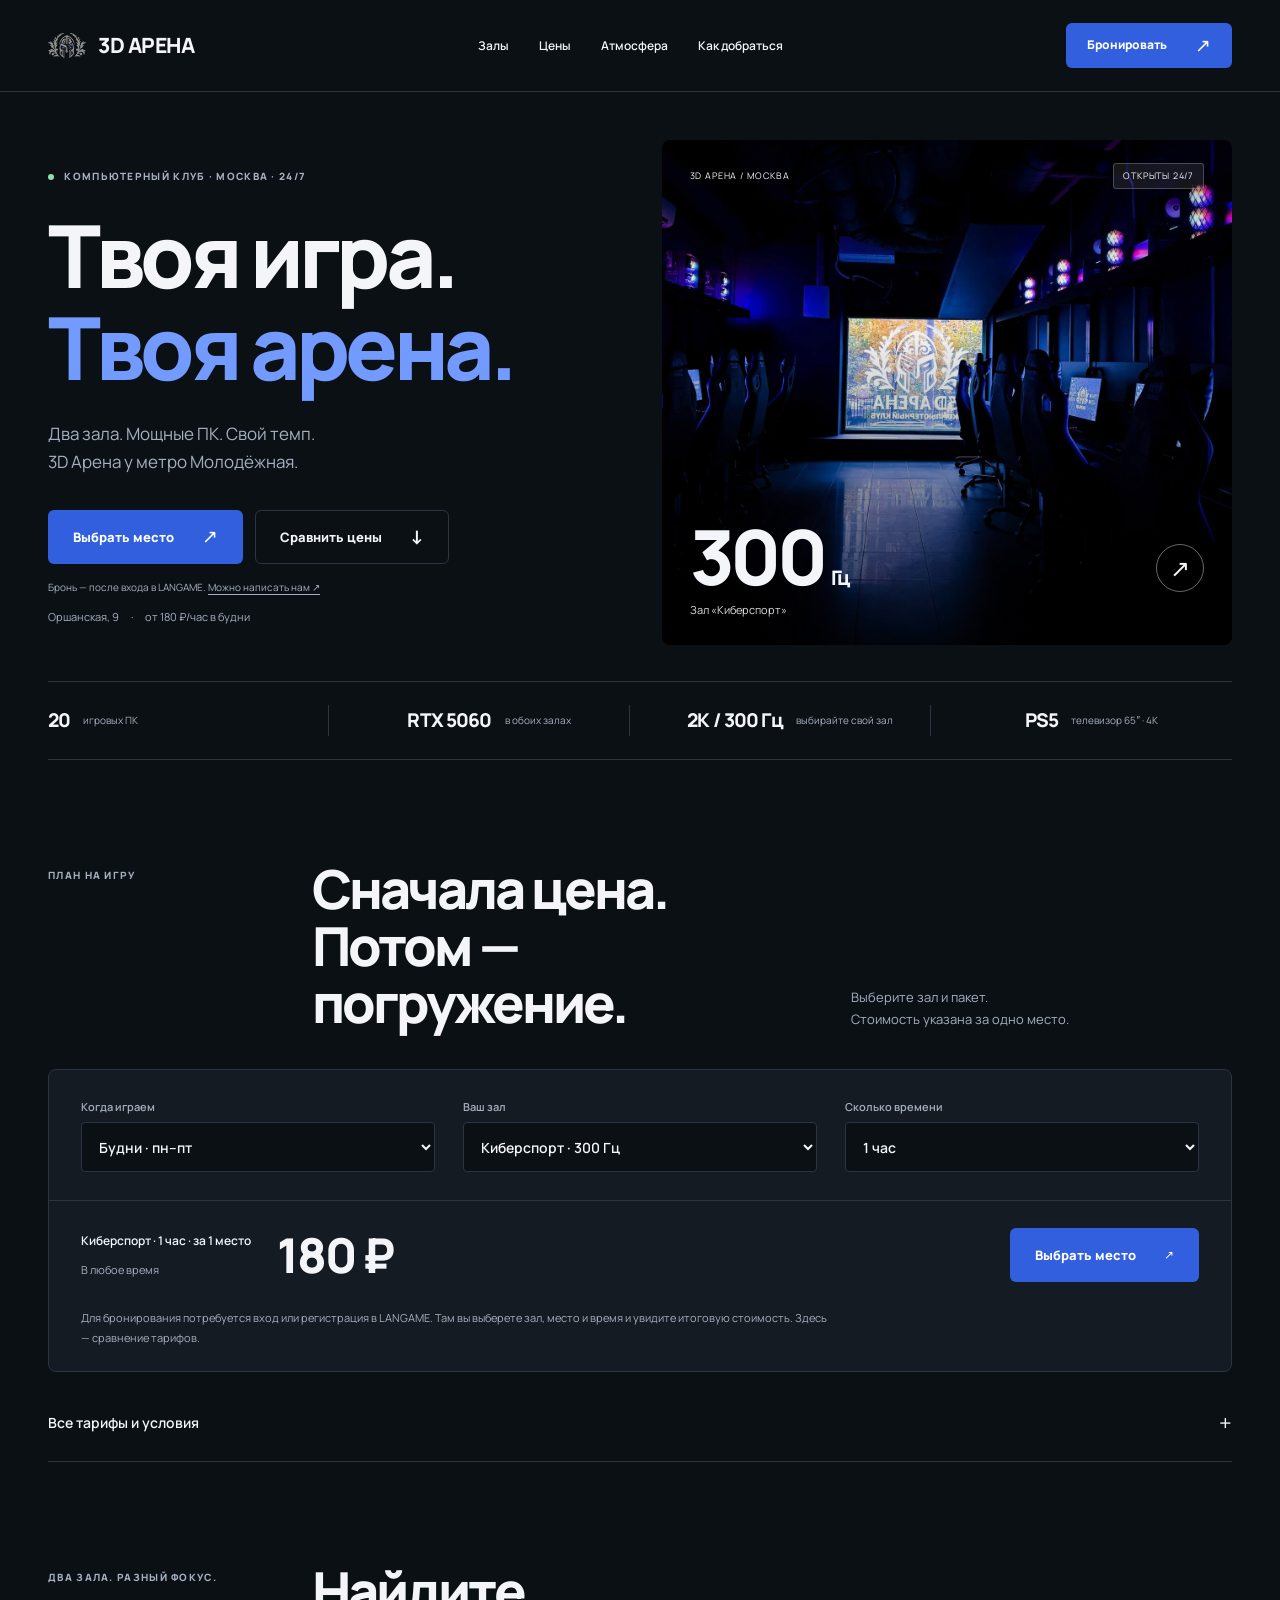
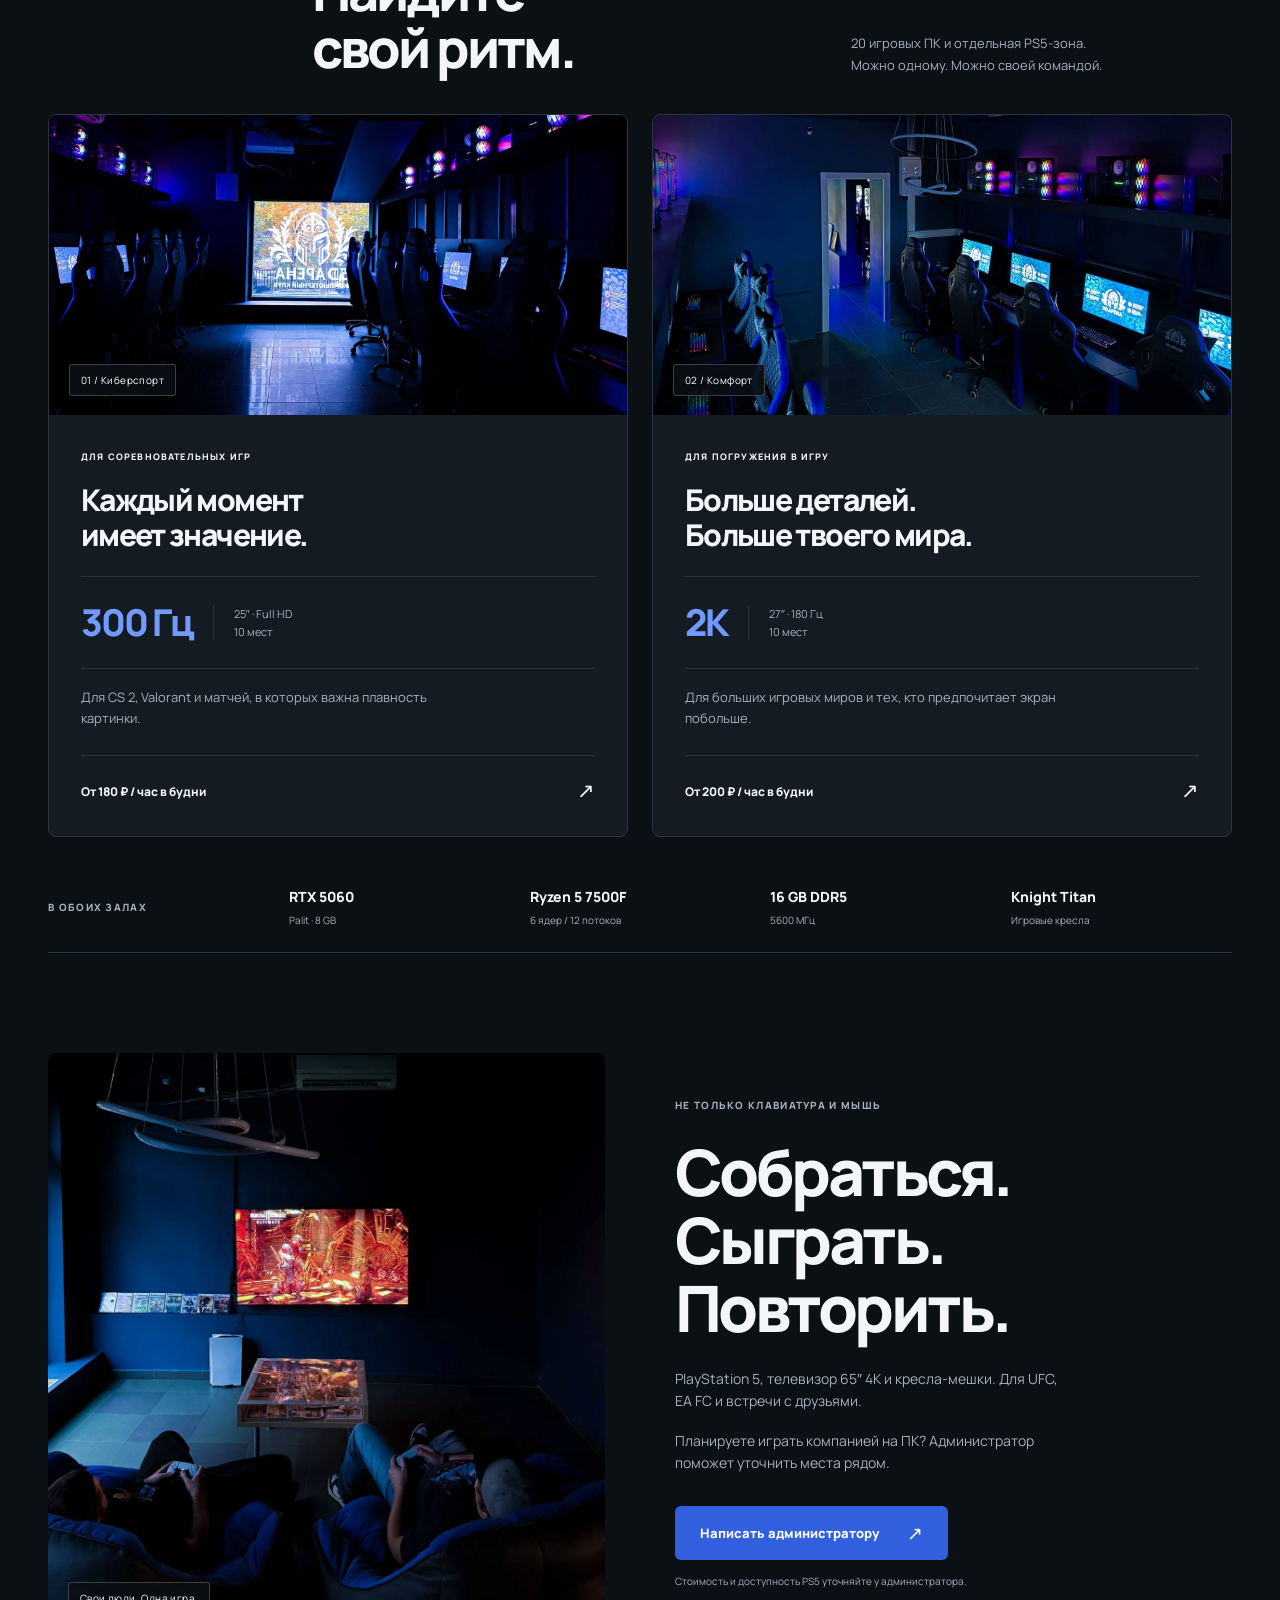
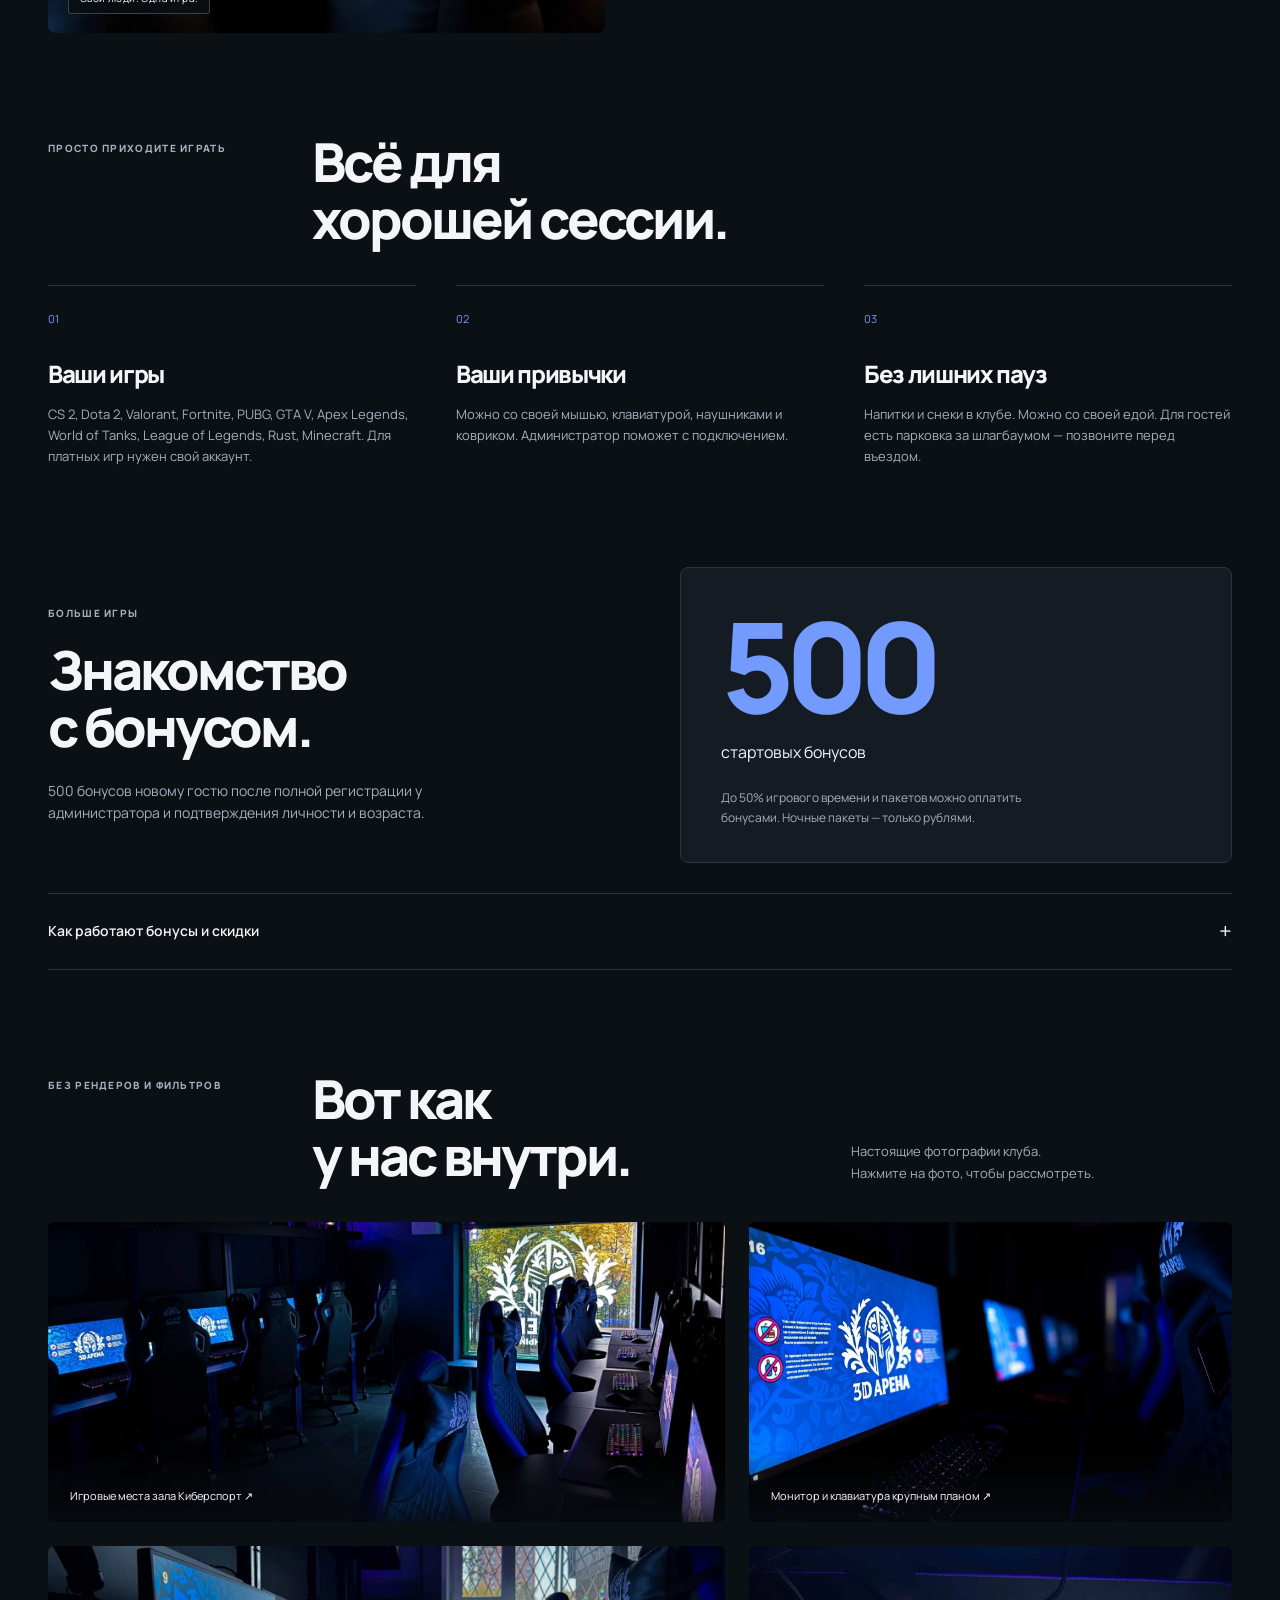
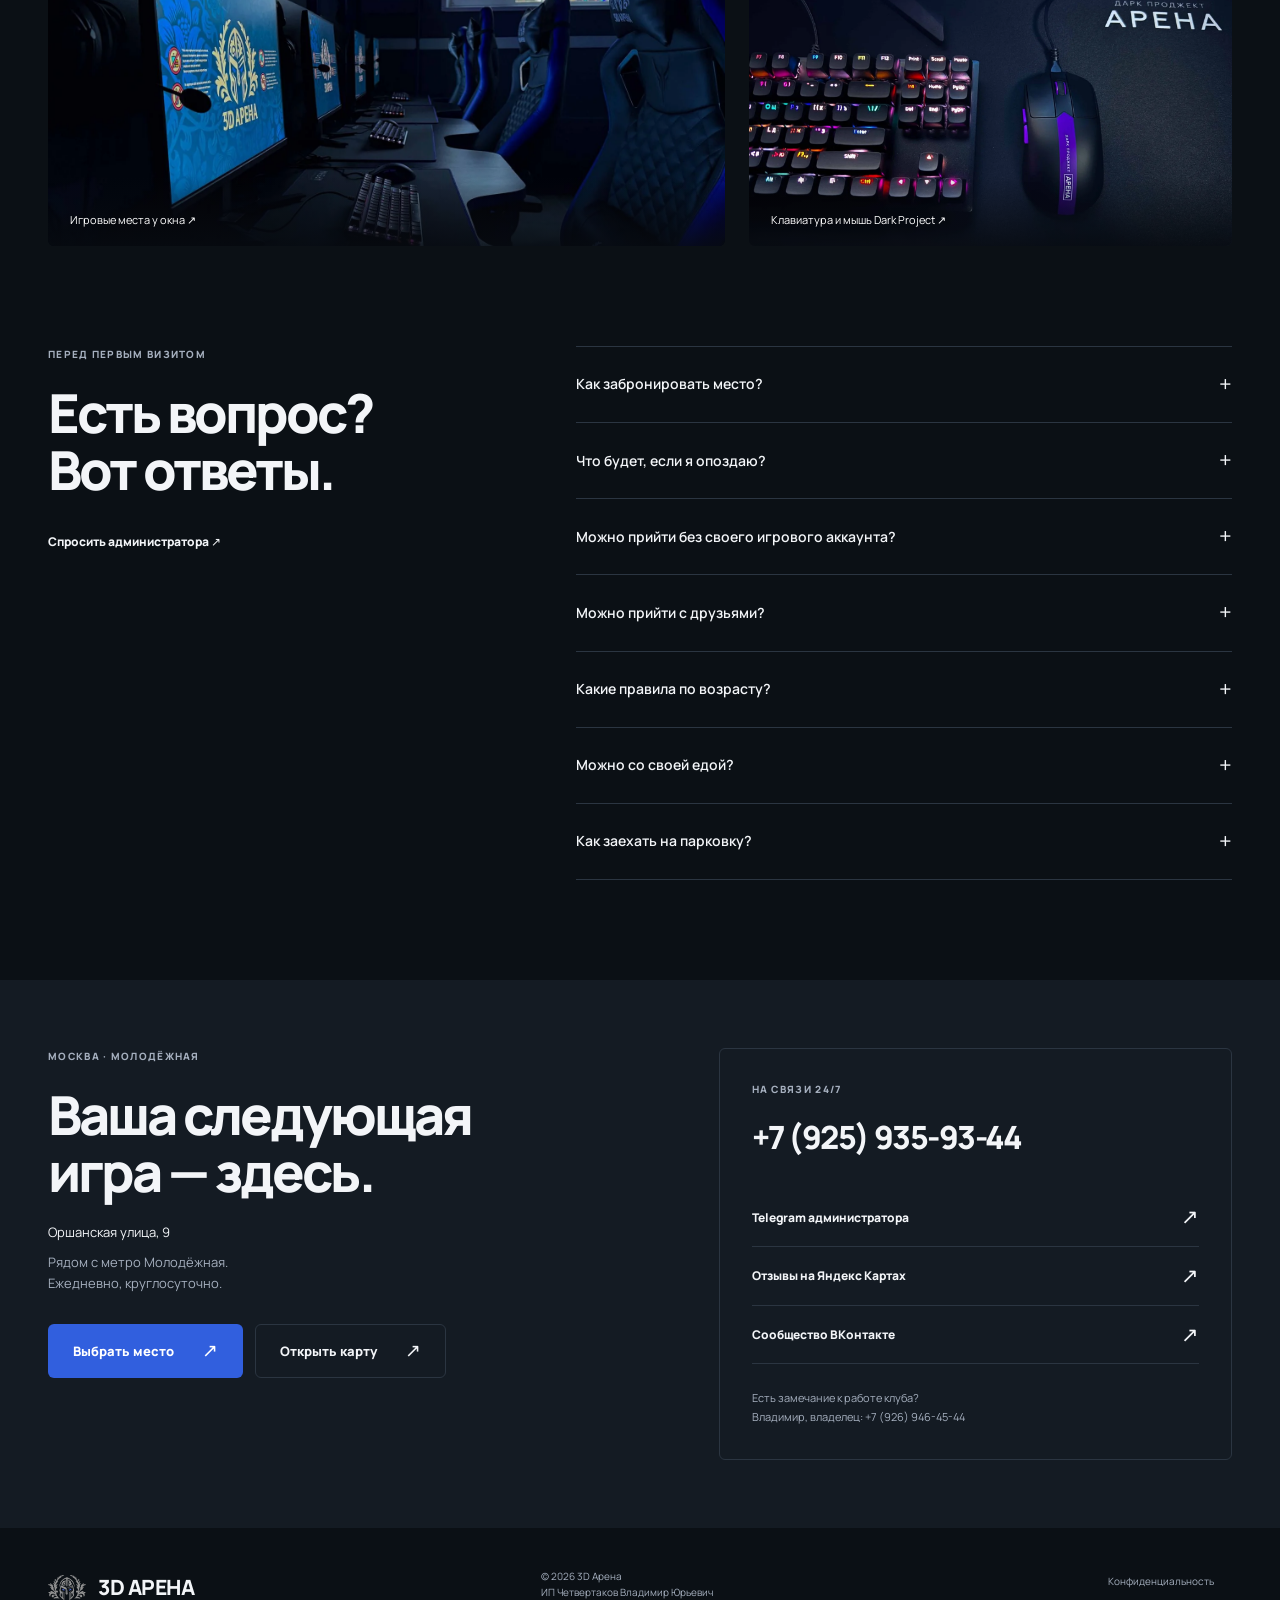
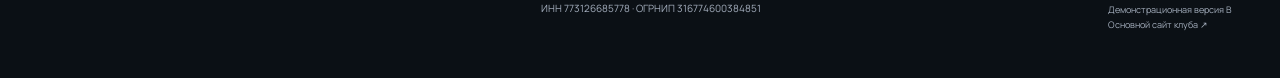
==== commit 92687cc5: "Clarify LANGAME login step and finalize responsive review" ====
--- a/index.html
+++ b/index.html
@@ -1 +1 @@
-<!doctype html><html lang="ru"><head><meta charset="utf-8"><meta name="viewport" content="width=device-width, initial-scale=1"><meta name="robots" content="noindex, nofollow"><title>3D Арена — твоя игра, твоя арена</title><meta name="description" content="Компьютерный клуб 3D Арена у метро Молодёжная. Два зала, RTX 5060, PS5. Оршанская, 9. Круглосуточно."><meta name="theme-color" content="#0b1015"><link rel="icon" href="assets/mark.svg" type="image/svg+xml"><link rel="stylesheet" href="styles.css?v=20260918-4"><script defer src="config.js"></script><script defer src="pricing.js"></script><script defer src="attribution.js"></script><script defer src="app.js?v=20260918-4"></script></head><body class="select" data-variant="B"><a class="skip" href="#main">К содержанию</a><header class="header"><a href="./" class="brand" aria-label="3D Арена — главная"><img src="assets/mark.svg" alt="" width="40" height="40"><span>3D АРЕНА</span></a><nav aria-label="Основная навигация"><button class="menu-button" aria-expanded="false" aria-controls="nav-links">Меню <span aria-hidden="true">☰</span></button><div class="nav-links" id="nav-links"><a href="#spaces">Залы</a><a href="#prices">Цены</a><a href="#gallery">Атмосфера</a><a href="#contacts">Как добраться</a></div></nav><a class="button primary header-cta" href="https://langame.ru/799456996_computerniy_club_3d-arena_moskva/booking" data-booking data-track="langame_booking" data-placement="header">Бронировать<span aria-hidden="true">↗</span></a></header><main id="main"><section class="hero-select wrap"><div class="hero-copy"><p class="eyebrow"><span class="status-dot"></span> Компьютерный клуб · Москва · 24/7</p><h1>Твоя игра.<br><em>Твоя арена.</em></h1><p class="hero-description">Два зала. Мощные ПК. Свой темп.<br>3D Арена у метро Молодёжная.</p><div class="actions"><a class="button primary" href="https://langame.ru/799456996_computerniy_club_3d-arena_moskva/booking" data-booking data-track="langame_booking" data-placement="hero">Выбрать место<span aria-hidden="true">↗</span></a><a class="button secondary" href="#prices">Сравнить цены <span>↓</span></a></div><p class="hero-location">Оршанская, 9 <span>·</span> от 180 ₽/час в будни</p></div><div class="hero-visual"><img class="" src="assets/hall-01.webp" alt="Реальный зал Киберспорт в клубе 3D Арена" width="1600" height="1200" loading="eager" decoding="async" fetchpriority=high><div class="visual-top"><span>3D АРЕНА / МОСКВА</span><span>ОТКРЫТЫ 24/7</span></div><div class="visual-bottom"><div><strong>300<span>Гц</span></strong><p>Зал «Киберспорт»</p></div><a href="#spaces" aria-label="Посмотреть игровые залы">↗</a></div></div></section><div class="facts-strip wrap"><div><strong>20</strong><span>игровых ПК</span></div><div><strong>RTX 5060</strong><span>в обоих залах</span></div><div><strong>2K / 300 Гц</strong><span>выбирайте свой зал</span></div><div><strong>PS5</strong><span>телевизор 65″ · 4K</span></div></div><section class="picker-section wrap" id="prices"><div class="section-top"><p class="eyebrow">План на игру</p><h2>Сначала цена.<br>Потом — погружение.</h2><p>Выберите зал и пакет.<br>Стоимость указана за одно место.</p></div><div id="price-picker" class="price-picker" hidden><div class="picker-controls"><label>Когда играем<select name="day"><option value="weekday">Будни · пн–пт</option><option value="weekend">Выходные · сб–вс</option></select></label><label>Ваш зал<select name="hall"><option value="esports">Киберспорт · 300 Гц</option><option value="comfort">Комфорт · 2K</option></select></label><label>Сколько времени<select name="pack"><option value="hour">1 час</option><option value="three">3 часа</option><option value="six">6 часов</option><option value="night">Ночь · 21:00–09:00</option><option value="morning">Утро · 08:00–13:00</option></select></label></div><div class="quote" aria-live="polite" aria-atomic="true"><div><span id="quote-label">Киберспорт · 1 час · за 1 место</span><strong id="quote-price">180 ₽</strong><small id="quote-condition">В любое время</small></div><a class="button primary" href="https://langame.ru/799456996_computerniy_club_3d-arena_moskva/booking" data-booking data-track="langame_booking" data-placement="price_picker">Выбрать место<span aria-hidden="true">↗</span></a></div><p class="fine">Свободные места и итоговую стоимость покажет LANGAME. Выбор здесь помогает сравнить тарифы; зал и время нужно выбрать при бронировании.</p></div><details class="all-prices"><summary>Все тарифы и условия <span aria-hidden="true">+</span></summary><div class="table-scroll"><table><caption>Цена за одно место, ₽</caption><thead><tr><th scope="col">День / зал</th><th scope="col">1 час</th><th scope="col">3 часа</th><th scope="col">6 часов</th><th scope="col">Ночь*</th><th scope="col">Утро**</th></tr></thead><tbody><tr><th scope="row">Будни · Киберспорт</th><td>180</td><td>490</td><td>870</td><td>800</td><td>540</td></tr><tr><th scope="row">Будни · Комфорт</th><td>200</td><td>540</td><td>960</td><td>800</td><td>600</td></tr><tr><th scope="row">Выходные · Киберспорт</th><td>200</td><td>540</td><td>960</td><td>800</td><td>600</td></tr><tr><th scope="row">Выходные · Комфорт</th><td>220</td><td>600</td><td>1 060</td><td>800</td><td>660</td></tr></tbody></table></div><p class="fine">* Ночь 21:00–09:00: акция 800 ₽ вместо базовой цены. Базовая цена: Киберспорт 1 080 / 1 190 ₽, Комфорт 1 190 / 1 310 ₽ (будни / выходные). Ночной пакет оплачивается рублями. После 22:00 — 18+.</p><p class="fine">** Утро 08:00–13:00. Будни — понедельник–пятница; выходные — суббота–воскресенье. Условия акций и тариф на дату посещения уточняйте в LANGAME или у администратора.</p></details><noscript><p>Для сравнения цен откройте «Все тарифы и условия» выше.</p></noscript></section><section class="wrap spaces" id="spaces"><div class="section-top"><p class="eyebrow">Два зала. Разный фокус.</p><h2>Найдите<br>свой ритм.</h2><p>20 игровых ПК и отдельная PS5-зона.<br>Можно одному. Можно своей командой.</p></div><div class="space-grid"><article class="space-card"><div class="space-image"><img class="" src="assets/hall-01.webp" alt="Зал Киберспорт: ряды игровых компьютеров в 3D Арене" width="1600" height="1200" loading="lazy" decoding="async" ><span class="image-tag">01 / Киберспорт</span></div><div class="space-copy"><span class="eyebrow">Для соревновательных игр</span><h3>Каждый момент<br>имеет значение.</h3><div class="spec-line"><strong>300 Гц</strong><span>25″ · Full HD<br>10 мест</span></div><p>Для CS 2, Valorant и матчей, в которых важна плавность картинки.</p><a class="text-link" href="#prices" data-choose-hall="esports">От 180 ₽ / час в будни <span>↗</span></a></div></article><article class="space-card"><div class="space-image"><img class="" src="assets/hall-15.webp" alt="Зал Комфорт: игровые места с большими мониторами" width="1600" height="1200" loading="lazy" decoding="async" ><span class="image-tag">02 / Комфорт</span></div><div class="space-copy"><span class="eyebrow">Для погружения в игру</span><h3>Больше деталей.<br>Больше твоего мира.</h3><div class="spec-line"><strong>2K</strong><span>27″ · 180 Гц<br>10 мест</span></div><p>Для больших игровых миров и тех, кто предпочитает экран побольше.</p><a class="text-link" href="#prices" data-choose-hall="comfort">От 200 ₽ / час в будни <span>↗</span></a></div></article></div><div class="hardware"><p class="eyebrow">В обоих залах</p><div><strong>RTX 5060</strong><span>Palit · 8 GB</span></div><div><strong>Ryzen 5 7500F</strong><span>6 ядер / 12 потоков</span></div><div><strong>16 GB DDR5</strong><span>5600 МГц</span></div><div><strong>Knight Titan</strong><span>Игровые кресла</span></div></div></section><section class="social-section wrap" id="together"><div class="social-photo"><img class="" src="assets/hall-12.webp" alt="Друзья играют на PlayStation 5 в зоне с креслами-мешками" width="1600" height="1200" loading="lazy" decoding="async" ><span class="image-tag">Свои люди. Одна игра.</span></div><div class="social-copy"><p class="eyebrow">Не только клавиатура и мышь</p><h2>Собраться.<br>Сыграть.<br>Повторить.</h2><p>PlayStation 5, телевизор 65″ 4K и кресла-мешки. Для UFC, EA FC и встречи с друзьями.</p><p>Планируете играть компанией на ПК? Администратор поможет уточнить места рядом.</p><a class="button primary" href="https://t.me/IIIDArena" data-track="booking_telegram">Написать администратору <span>↗</span></a><small>Стоимость и доступность PS5 уточняйте у администратора.</small></div></section><section class="wrap visit"><div class="section-top"><p class="eyebrow">Просто приходите играть</p><h2>Всё для<br>хорошей сессии.</h2></div><div class="benefit-grid"><article><span class="number">01</span><h3>Ваши игры</h3><p>CS 2, Dota 2, Valorant, Fortnite, PUBG, GTA V, Apex Legends, World of Tanks, League of Legends, Rust, Minecraft. Для платных игр нужен свой аккаунт.</p></article><article><span class="number">02</span><h3>Ваши привычки</h3><p>Можно со своей мышью, клавиатурой, наушниками и ковриком. Администратор поможет с подключением.</p></article><article><span class="number">03</span><h3>Без лишних пауз</h3><p>Напитки и снеки в клубе. Можно со своей едой. Для гостей есть парковка за шлагбаумом — позвоните перед въездом.</p></article></div></section><section class="wrap promos" id="offers"><div class="offer-head"><p class="eyebrow">Больше игры</p><h2>Знакомство<br>с бонусом.</h2><p>500 бонусов новому гостю после полной регистрации у администратора и подтверждения личности и возраста.</p></div><div class="offer-number"><strong>500</strong><span>стартовых бонусов</span><p>До 50% игрового времени и пакетов можно оплатить бонусами. Ночные пакеты — только рублями.</p></div><details><summary>Как работают бонусы и скидки <span>+</span></summary><div class="bonus-grid"><div><h3>Приглашайте друзей</h3><p>100 бонусов за нового гостя. Ещё по 100 бонусов за подписку на Telegram и VK после подтверждения администратору.</p></div><div><h3>За разовое пополнение</h3><p>От 1 000 ₽ → +150 бонусов<br>От 2 000 ₽ → +350<br>От 3 000 ₽ → +600<br>От 4 000 ₽ → +900<br>От 5 000 ₽ → +1 250</p></div><div><h3>Накопительная скидка</h3><p>От 5 000 ₽ → 1%<br>От 10 001 ₽ → 2%<br>От 20 001 ₽ → 3%<br>От 30 001 ₽ → 4%<br>От 40 001 ₽ → 5%</p></div></div><p class="fine">Каждая акция действует отдельно. Текущие условия уточняйте у администратора. Для активации стартовых бонусов нужен документ для подтверждения личности и возраста.</p><a class="text-link" href="https://t.me/IIIDArena" data-track="booking_telegram">Уточнить условия <span>↗</span></a></details></section><section class="wrap gallery" id="gallery"><div class="section-top"><p class="eyebrow">Без рендеров и фильтров</p><h2>Вот как<br>у нас внутри.</h2><p>Настоящие фотографии клуба.<br>Нажмите на фото, чтобы рассмотреть.</p></div><div class="gallery-grid"><a href="assets/hall-03.webp" data-photo><img class="" src="assets/hall-03.webp" alt="Игровые места зала Киберспорт" width="1600" height="1200" loading="lazy" decoding="async" ><span>Игровые места зала Киберспорт ↗</span></a><a href="assets/hall-07.webp" data-photo><img class="" src="assets/hall-07.webp" alt="Монитор и клавиатура крупным планом" width="1600" height="1200" loading="lazy" decoding="async" ><span>Монитор и клавиатура крупным планом ↗</span></a><a href="assets/hall-13.webp" data-photo><img class="" src="assets/hall-13.webp" alt="Игровые места у окна" width="1600" height="1200" loading="lazy" decoding="async" ><span>Игровые места у окна ↗</span></a><a href="assets/hall-14.webp" data-photo><img class="" src="assets/hall-14.webp" alt="Клавиатура и мышь Dark Project" width="1600" height="1200" loading="lazy" decoding="async" ><span>Клавиатура и мышь Dark Project ↗</span></a></div></section><section class="wrap faq" id="faq"><div><p class="eyebrow">Перед первым визитом</p><h2>Есть вопрос?<br>Вот ответы.</h2><a class="text-link" href="https://t.me/IIIDArena" data-track="booking_telegram">Спросить администратора ↗</a></div><div><details><summary>Как забронировать место?<span aria-hidden="true">+</span></summary><p>Нажмите «Выбрать место»: откроется LANGAME с картой клуба. Выберите зал, компьютер и время. Итоговая стоимость и наличие мест показываются в системе бронирования.</p></details><details><summary>Что будет, если я опоздаю?<span aria-hidden="true">+</span></summary><p>Оплаченная бронь сохраняется до конца забронированного времени. Бронь до оплаты — 15 минут. Если задерживаетесь, предупредите администратора.</p></details><details><summary>Можно прийти без своего игрового аккаунта?<span aria-hidden="true">+</span></summary><p>Для бесплатных игр, включая CS 2 и Dota 2, есть гостевые аккаунты. Для платных игр используйте свой аккаунт.</p></details><details><summary>Можно прийти с друзьями?<span aria-hidden="true">+</span></summary><p>Да. В каждом зале 10 мест. До приезда выберите соседние места в LANGAME или уточните наличие у администратора.</p></details><details><summary>Какие правила по возрасту?<span aria-hidden="true">+</span></summary><p>На сайте клуба указан режим 18+ после 22:00. Для регистрации и подтверждения возраста возьмите документ. Условия дневного посещения уточняйте у администратора.</p></details><details><summary>Можно со своей едой?<span aria-hidden="true">+</span></summary><p>Да. В клубе также есть напитки, снеки, микроволновка и гриль для сэндвичей.</p></details><details><summary>Как заехать на парковку?<span aria-hidden="true">+</span></summary><p>Парковка для гостей находится во дворе за шлагбаумом. Позвоните +7 (925) 935-93-44: администратор подскажет, как заехать. Наличие свободного места уточняйте перед приездом.</p></details></div></section><section class="contacts" id="contacts"><div class="wrap contacts-grid"><div><p class="eyebrow">Москва · Молодёжная</p><h2>Ваша следующая<br>игра — здесь.</h2><p class="address">Оршанская улица, 9</p><p>Рядом с метро Молодёжная.<br>Ежедневно, круглосуточно.</p><div class="actions"><a class="button primary" href="https://langame.ru/799456996_computerniy_club_3d-arena_moskva/booking" data-booking data-track="langame_booking" data-placement="contacts">Выбрать место<span aria-hidden="true">↗</span></a><a class="button secondary" href="https://yandex.ru/maps/org/3d_arena/107910722858/" data-track="route_click">Открыть карту <span>↗</span></a></div></div><div class="contact-card"><p class="eyebrow">На связи 24/7</p><a class="phone" href="tel:+79259359344" data-track="booking_call">+7 (925) 935-93-44</a><a class="text-link" href="https://t.me/IIIDArena" data-track="booking_telegram">Telegram администратора <span>↗</span></a><a class="text-link" href="https://yandex.ru/maps/org/3d_arena/107910722858/" data-track="reviews_click">Отзывы на Яндекс Картах <span>↗</span></a><a class="text-link" href="https://vk.com/3d_arena">Сообщество ВКонтакте <span>↗</span></a><p class="fine">Есть замечание к работе клуба?<br>Владимир, владелец: <a href="tel:+79269464544">+7 (926) 946-45-44</a></p></div></div></section></main><footer class="wrap footer"><a class="brand" href="./"><img src="assets/mark.svg" alt="" width="36" height="36"><span>3D АРЕНА</span></a><p>© 2026 3D Арена<br>ИП Четвертаков Владимир Юрьевич<br>ИНН 773126685778 · ОГРНИП 316774600384851</p><div><a href="privacy.html">Конфиденциальность</a><p class="fine">Демонстрационная версия B<br><a href="https://3d-arena.ru/">Основной сайт клуба ↗</a></p></div></footer><div class="mobile-bar"><a href="#prices">Тарифы</a><a class="button primary" href="https://langame.ru/799456996_computerniy_club_3d-arena_moskva/booking" data-booking data-track="langame_booking" data-placement="mobile_bar">Выбрать место<span aria-hidden="true">↗</span></a></div><dialog id="photo-dialog"><button aria-label="Закрыть фотографию">Закрыть ×</button><img alt="" width="1600" height="1200"><p></p></dialog></body></html>+<!doctype html><html lang="ru"><head><meta charset="utf-8"><meta name="viewport" content="width=device-width, initial-scale=1"><meta name="robots" content="noindex, nofollow"><title>3D Арена — твоя игра, твоя арена</title><meta name="description" content="Компьютерный клуб 3D Арена у метро Молодёжная. Два зала, RTX 5060, PS5. Оршанская, 9. Круглосуточно."><meta name="theme-color" content="#0b1015"><link rel="icon" href="assets/mark.svg" type="image/svg+xml"><link rel="stylesheet" href="styles.css?v=20260918-5"><script defer src="config.js"></script><script defer src="pricing.js"></script><script defer src="attribution.js"></script><script defer src="app.js?v=20260918-5"></script></head><body class="select" data-variant="B"><a class="skip" href="#main">К содержанию</a><header class="header"><a href="./" class="brand" aria-label="3D Арена — главная"><img src="assets/mark.svg" alt="" width="40" height="40"><span>3D АРЕНА</span></a><nav aria-label="Основная навигация"><button class="menu-button" aria-expanded="false" aria-controls="nav-links">Меню <span aria-hidden="true">☰</span></button><div class="nav-links" id="nav-links"><a href="#spaces">Залы</a><a href="#prices">Цены</a><a href="#gallery">Атмосфера</a><a href="#contacts">Как добраться</a></div></nav><a class="button primary header-cta" href="https://langame.ru/799456996_computerniy_club_3d-arena_moskva/booking" data-booking data-track="langame_booking" data-placement="header">Бронировать<span aria-hidden="true">↗</span></a></header><main id="main"><section class="hero-select wrap"><div class="hero-copy"><p class="eyebrow"><span class="status-dot"></span> Компьютерный клуб · Москва · 24/7</p><h1>Твоя игра.<br><em>Твоя арена.</em></h1><p class="hero-description">Два зала. Мощные ПК. Свой темп.<br>3D Арена у метро Молодёжная.</p><div class="actions"><a class="button primary" href="https://langame.ru/799456996_computerniy_club_3d-arena_moskva/booking" data-booking data-track="langame_booking" data-placement="hero">Выбрать место<span aria-hidden="true">↗</span></a><a class="button secondary" href="#prices">Сравнить цены <span>↓</span></a></div><p class="booking-note">Бронь — после входа в LANGAME. <a href="https://t.me/IIIDArena" data-track="booking_telegram">Можно написать нам ↗</a></p><p class="hero-location">Оршанская, 9 <span>·</span> от 180 ₽/час в будни</p></div><div class="hero-visual"><img class="" src="assets/hall-01.webp" alt="Реальный зал Киберспорт в клубе 3D Арена" width="1600" height="1200" loading="eager" decoding="async" fetchpriority=high><div class="visual-top"><span>3D АРЕНА / МОСКВА</span><span>ОТКРЫТЫ 24/7</span></div><div class="visual-bottom"><div><strong>300<span>Гц</span></strong><p>Зал «Киберспорт»</p></div><a href="#spaces" aria-label="Посмотреть игровые залы">↗</a></div></div></section><div class="facts-strip wrap"><div><strong>20</strong><span>игровых ПК</span></div><div><strong>RTX 5060</strong><span>в обоих залах</span></div><div><strong>2K / 300 Гц</strong><span>выбирайте свой зал</span></div><div><strong>PS5</strong><span>телевизор 65″ · 4K</span></div></div><section class="picker-section wrap" id="prices"><div class="section-top"><p class="eyebrow">План на игру</p><h2>Сначала цена.<br>Потом — погружение.</h2><p>Выберите зал и пакет.<br>Стоимость указана за одно место.</p></div><div id="price-picker" class="price-picker" hidden><div class="picker-controls"><label>Когда играем<select name="day"><option value="weekday">Будни · пн–пт</option><option value="weekend">Выходные · сб–вс</option></select></label><label>Ваш зал<select name="hall"><option value="esports">Киберспорт · 300 Гц</option><option value="comfort">Комфорт · 2K</option></select></label><label>Сколько времени<select name="pack"><option value="hour">1 час</option><option value="three">3 часа</option><option value="six">6 часов</option><option value="night">Ночь · 21:00–09:00</option><option value="morning">Утро · 08:00–13:00</option></select></label></div><div class="quote" aria-live="polite" aria-atomic="true"><div><span id="quote-label">Киберспорт · 1 час · за 1 место</span><strong id="quote-price">180 ₽</strong><small id="quote-condition">В любое время</small></div><a class="button primary" href="https://langame.ru/799456996_computerniy_club_3d-arena_moskva/booking" data-booking data-track="langame_booking" data-placement="price_picker">Выбрать место<span aria-hidden="true">↗</span></a></div><p class="fine">Для бронирования потребуется вход или регистрация в LANGAME. Там вы выберете зал, место и время и увидите итоговую стоимость. Здесь — сравнение тарифов.</p></div><details class="all-prices"><summary>Все тарифы и условия <span aria-hidden="true">+</span></summary><div class="table-scroll"><table><caption>Цена за одно место, ₽</caption><thead><tr><th scope="col">День / зал</th><th scope="col">1 час</th><th scope="col">3 часа</th><th scope="col">6 часов</th><th scope="col">Ночь*</th><th scope="col">Утро**</th></tr></thead><tbody><tr><th scope="row">Будни · Киберспорт</th><td>180</td><td>490</td><td>870</td><td>800</td><td>540</td></tr><tr><th scope="row">Будни · Комфорт</th><td>200</td><td>540</td><td>960</td><td>800</td><td>600</td></tr><tr><th scope="row">Выходные · Киберспорт</th><td>200</td><td>540</td><td>960</td><td>800</td><td>600</td></tr><tr><th scope="row">Выходные · Комфорт</th><td>220</td><td>600</td><td>1 060</td><td>800</td><td>660</td></tr></tbody></table></div><p class="fine">* Ночь 21:00–09:00: акция 800 ₽ вместо базовой цены. Базовая цена: Киберспорт 1 080 / 1 190 ₽, Комфорт 1 190 / 1 310 ₽ (будни / выходные). Ночной пакет оплачивается рублями. После 22:00 — 18+.</p><p class="fine">** Утро 08:00–13:00. Будни — понедельник–пятница; выходные — суббота–воскресенье. Условия акций и тариф на дату посещения уточняйте в LANGAME или у администратора.</p></details><noscript><p>Для сравнения цен откройте «Все тарифы и условия» выше.</p></noscript></section><section class="wrap spaces" id="spaces"><div class="section-top"><p class="eyebrow">Два зала. Разный фокус.</p><h2>Найдите<br>свой ритм.</h2><p>20 игровых ПК и отдельная PS5-зона.<br>Можно одному. Можно своей командой.</p></div><div class="space-grid"><article class="space-card"><div class="space-image"><img class="" src="assets/hall-01.webp" alt="Зал Киберспорт: ряды игровых компьютеров в 3D Арене" width="1600" height="1200" loading="lazy" decoding="async" ><span class="image-tag">01 / Киберспорт</span></div><div class="space-copy"><span class="eyebrow">Для соревновательных игр</span><h3>Каждый момент<br>имеет значение.</h3><div class="spec-line"><strong>300 Гц</strong><span>25″ · Full HD<br>10 мест</span></div><p>Для CS 2, Valorant и матчей, в которых важна плавность картинки.</p><a class="text-link" href="#prices" data-choose-hall="esports">От 180 ₽ / час в будни <span>↗</span></a></div></article><article class="space-card"><div class="space-image"><img class="" src="assets/hall-15.webp" alt="Зал Комфорт: игровые места с большими мониторами" width="1600" height="1200" loading="lazy" decoding="async" ><span class="image-tag">02 / Комфорт</span></div><div class="space-copy"><span class="eyebrow">Для погружения в игру</span><h3>Больше деталей.<br>Больше твоего мира.</h3><div class="spec-line"><strong>2K</strong><span>27″ · 180 Гц<br>10 мест</span></div><p>Для больших игровых миров и тех, кто предпочитает экран побольше.</p><a class="text-link" href="#prices" data-choose-hall="comfort">От 200 ₽ / час в будни <span>↗</span></a></div></article></div><div class="hardware"><p class="eyebrow">В обоих залах</p><div><strong>RTX 5060</strong><span>Palit · 8 GB</span></div><div><strong>Ryzen 5 7500F</strong><span>6 ядер / 12 потоков</span></div><div><strong>16 GB DDR5</strong><span>5600 МГц</span></div><div><strong>Knight Titan</strong><span>Игровые кресла</span></div></div></section><section class="social-section wrap" id="together"><div class="social-photo"><img class="" src="assets/hall-12.webp" alt="Друзья играют на PlayStation 5 в зоне с креслами-мешками" width="1600" height="1200" loading="lazy" decoding="async" ><span class="image-tag">Свои люди. Одна игра.</span></div><div class="social-copy"><p class="eyebrow">Не только клавиатура и мышь</p><h2>Собраться.<br>Сыграть.<br>Повторить.</h2><p>PlayStation 5, телевизор 65″ 4K и кресла-мешки. Для UFC, EA FC и встречи с друзьями.</p><p>Планируете играть компанией на ПК? Администратор поможет уточнить места рядом.</p><a class="button primary" href="https://t.me/IIIDArena" data-track="booking_telegram">Написать администратору <span>↗</span></a><small>Стоимость и доступность PS5 уточняйте у администратора.</small></div></section><section class="wrap visit"><div class="section-top"><p class="eyebrow">Просто приходите играть</p><h2>Всё для<br>хорошей сессии.</h2></div><div class="benefit-grid"><article><span class="number">01</span><h3>Ваши игры</h3><p>CS 2, Dota 2, Valorant, Fortnite, PUBG, GTA V, Apex Legends, World of Tanks, League of Legends, Rust, Minecraft. Для платных игр нужен свой аккаунт.</p></article><article><span class="number">02</span><h3>Ваши привычки</h3><p>Можно со своей мышью, клавиатурой, наушниками и ковриком. Администратор поможет с подключением.</p></article><article><span class="number">03</span><h3>Без лишних пауз</h3><p>Напитки и снеки в клубе. Можно со своей едой. Для гостей есть парковка за шлагбаумом — позвоните перед въездом.</p></article></div></section><section class="wrap promos" id="offers"><div class="offer-head"><p class="eyebrow">Больше игры</p><h2>Знакомство<br>с бонусом.</h2><p>500 бонусов новому гостю после полной регистрации у администратора и подтверждения личности и возраста.</p></div><div class="offer-number"><strong>500</strong><span>стартовых бонусов</span><p>До 50% игрового времени и пакетов можно оплатить бонусами. Ночные пакеты — только рублями.</p></div><details><summary>Как работают бонусы и скидки <span>+</span></summary><div class="bonus-grid"><div><h3>Приглашайте друзей</h3><p>100 бонусов за нового гостя. Ещё по 100 бонусов за подписку на Telegram и VK после подтверждения администратору.</p></div><div><h3>За разовое пополнение</h3><p>От 1 000 ₽ → +150 бонусов<br>От 2 000 ₽ → +350<br>От 3 000 ₽ → +600<br>От 4 000 ₽ → +900<br>От 5 000 ₽ → +1 250</p></div><div><h3>Накопительная скидка</h3><p>От 5 000 ₽ → 1%<br>От 10 001 ₽ → 2%<br>От 20 001 ₽ → 3%<br>От 30 001 ₽ → 4%<br>От 40 001 ₽ → 5%</p></div></div><p class="fine">Каждая акция действует отдельно. Текущие условия уточняйте у администратора. Для активации стартовых бонусов нужен документ для подтверждения личности и возраста.</p><a class="text-link" href="https://t.me/IIIDArena" data-track="booking_telegram">Уточнить условия <span>↗</span></a></details></section><section class="wrap gallery" id="gallery"><div class="section-top"><p class="eyebrow">Без рендеров и фильтров</p><h2>Вот как<br>у нас внутри.</h2><p>Настоящие фотографии клуба.<br>Нажмите на фото, чтобы рассмотреть.</p></div><div class="gallery-grid"><a href="assets/hall-03.webp" data-photo><img class="" src="assets/hall-03.webp" alt="Игровые места зала Киберспорт" width="1600" height="1200" loading="lazy" decoding="async" ><span>Игровые места зала Киберспорт ↗</span></a><a href="assets/hall-07.webp" data-photo><img class="" src="assets/hall-07.webp" alt="Монитор и клавиатура крупным планом" width="1600" height="1200" loading="lazy" decoding="async" ><span>Монитор и клавиатура крупным планом ↗</span></a><a href="assets/hall-13.webp" data-photo><img class="" src="assets/hall-13.webp" alt="Игровые места у окна" width="1600" height="1200" loading="lazy" decoding="async" ><span>Игровые места у окна ↗</span></a><a href="assets/hall-14.webp" data-photo><img class="" src="assets/hall-14.webp" alt="Клавиатура и мышь Dark Project" width="1600" height="1200" loading="lazy" decoding="async" ><span>Клавиатура и мышь Dark Project ↗</span></a></div></section><section class="wrap faq" id="faq"><div><p class="eyebrow">Перед первым визитом</p><h2>Есть вопрос?<br>Вот ответы.</h2><a class="text-link" href="https://t.me/IIIDArena" data-track="booking_telegram">Спросить администратора ↗</a></div><div><details><summary>Как забронировать место?<span aria-hidden="true">+</span></summary><p>Нажмите «Выбрать место»: откроется LANGAME. Войдите или зарегистрируйтесь, затем выберите зал, компьютер и время. Итоговая стоимость и наличие мест показываются в системе бронирования.</p></details><details><summary>Что будет, если я опоздаю?<span aria-hidden="true">+</span></summary><p>Оплаченная бронь сохраняется до конца забронированного времени. Бронь до оплаты — 15 минут. Если задерживаетесь, предупредите администратора.</p></details><details><summary>Можно прийти без своего игрового аккаунта?<span aria-hidden="true">+</span></summary><p>Для бесплатных игр, включая CS 2 и Dota 2, есть гостевые аккаунты. Для платных игр используйте свой аккаунт.</p></details><details><summary>Можно прийти с друзьями?<span aria-hidden="true">+</span></summary><p>Да. В каждом зале 10 мест. До приезда выберите соседние места в LANGAME или уточните наличие у администратора.</p></details><details><summary>Какие правила по возрасту?<span aria-hidden="true">+</span></summary><p>На сайте клуба указан режим 18+ после 22:00. Для регистрации и подтверждения возраста возьмите документ. Условия дневного посещения уточняйте у администратора.</p></details><details><summary>Можно со своей едой?<span aria-hidden="true">+</span></summary><p>Да. В клубе также есть напитки, снеки, микроволновка и гриль для сэндвичей.</p></details><details><summary>Как заехать на парковку?<span aria-hidden="true">+</span></summary><p>Парковка для гостей находится во дворе за шлагбаумом. Позвоните +7 (925) 935-93-44: администратор подскажет, как заехать. Наличие свободного места уточняйте перед приездом.</p></details></div></section><section class="contacts" id="contacts"><div class="wrap contacts-grid"><div><p class="eyebrow">Москва · Молодёжная</p><h2>Ваша следующая<br>игра — здесь.</h2><p class="address">Оршанская улица, 9</p><p>Рядом с метро Молодёжная.<br>Ежедневно, круглосуточно.</p><div class="actions"><a class="button primary" href="https://langame.ru/799456996_computerniy_club_3d-arena_moskva/booking" data-booking data-track="langame_booking" data-placement="contacts">Выбрать место<span aria-hidden="true">↗</span></a><a class="button secondary" href="https://yandex.ru/maps/org/3d_arena/107910722858/" data-track="route_click">Открыть карту <span>↗</span></a></div></div><div class="contact-card"><p class="eyebrow">На связи 24/7</p><a class="phone" href="tel:+79259359344" data-track="booking_call">+7 (925) 935-93-44</a><a class="text-link" href="https://t.me/IIIDArena" data-track="booking_telegram">Telegram администратора <span>↗</span></a><a class="text-link" href="https://yandex.ru/maps/org/3d_arena/107910722858/" data-track="reviews_click">Отзывы на Яндекс Картах <span>↗</span></a><a class="text-link" href="https://vk.com/3d_arena">Сообщество ВКонтакте <span>↗</span></a><p class="fine">Есть замечание к работе клуба?<br>Владимир, владелец: <a href="tel:+79269464544">+7 (926) 946-45-44</a></p></div></div></section></main><footer class="wrap footer"><a class="brand" href="./"><img src="assets/mark.svg" alt="" width="36" height="36"><span>3D АРЕНА</span></a><p>© 2026 3D Арена<br>ИП Четвертаков Владимир Юрьевич<br>ИНН 773126685778 · ОГРНИП 316774600384851</p><div><a href="privacy.html">Конфиденциальность</a><p class="fine">Демонстрационная версия B<br><a href="https://3d-arena.ru/">Основной сайт клуба ↗</a></p></div></footer><div class="mobile-bar"><a href="#prices">Тарифы</a><a class="button primary" href="https://langame.ru/799456996_computerniy_club_3d-arena_moskva/booking" data-booking data-track="langame_booking" data-placement="mobile_bar">Выбрать место<span aria-hidden="true">↗</span></a></div><dialog id="photo-dialog"><button aria-label="Закрыть фотографию">Закрыть ×</button><img alt="" width="1600" height="1200"><p></p></dialog></body></html>
--- a/styles.css
+++ b/styles.css
@@ -10,3 +10,7 @@
 @media(max-width:760px){html:not(.enhanced) .header{height:auto;min-height:76px;flex-wrap:wrap;padding-block:15px}html:not(.enhanced) .menu-button{display:none}html:not(.enhanced) .nav-links{position:static;display:flex;flex-wrap:wrap;gap:8px 22px;box-shadow:none;background:none;border:0;padding:0;min-width:0}html:not(.enhanced) .header nav{width:100%}html:not(.enhanced) .nav-links a{padding:8px 0;font-size:12px}}
 
 .social-section>*{min-width:0}@media(max-width:760px){.social-copy h2{font-size:clamp(46px,13vw,57px)}}
+
+.booking-note{font-size:10px!important;line-height:1.6;margin-top:15px!important;max-width:330px}.booking-note a{text-decoration:underline;text-underline-offset:3px}.title-row .booking-note{margin-bottom:0}.hero-copy .hero-location{margin-top:13px}
+
+@media(max-width:760px){.title-row>div{flex-wrap:wrap}.title-row .booking-note{flex-basis:100%;max-width:none;margin-top:0!important}}
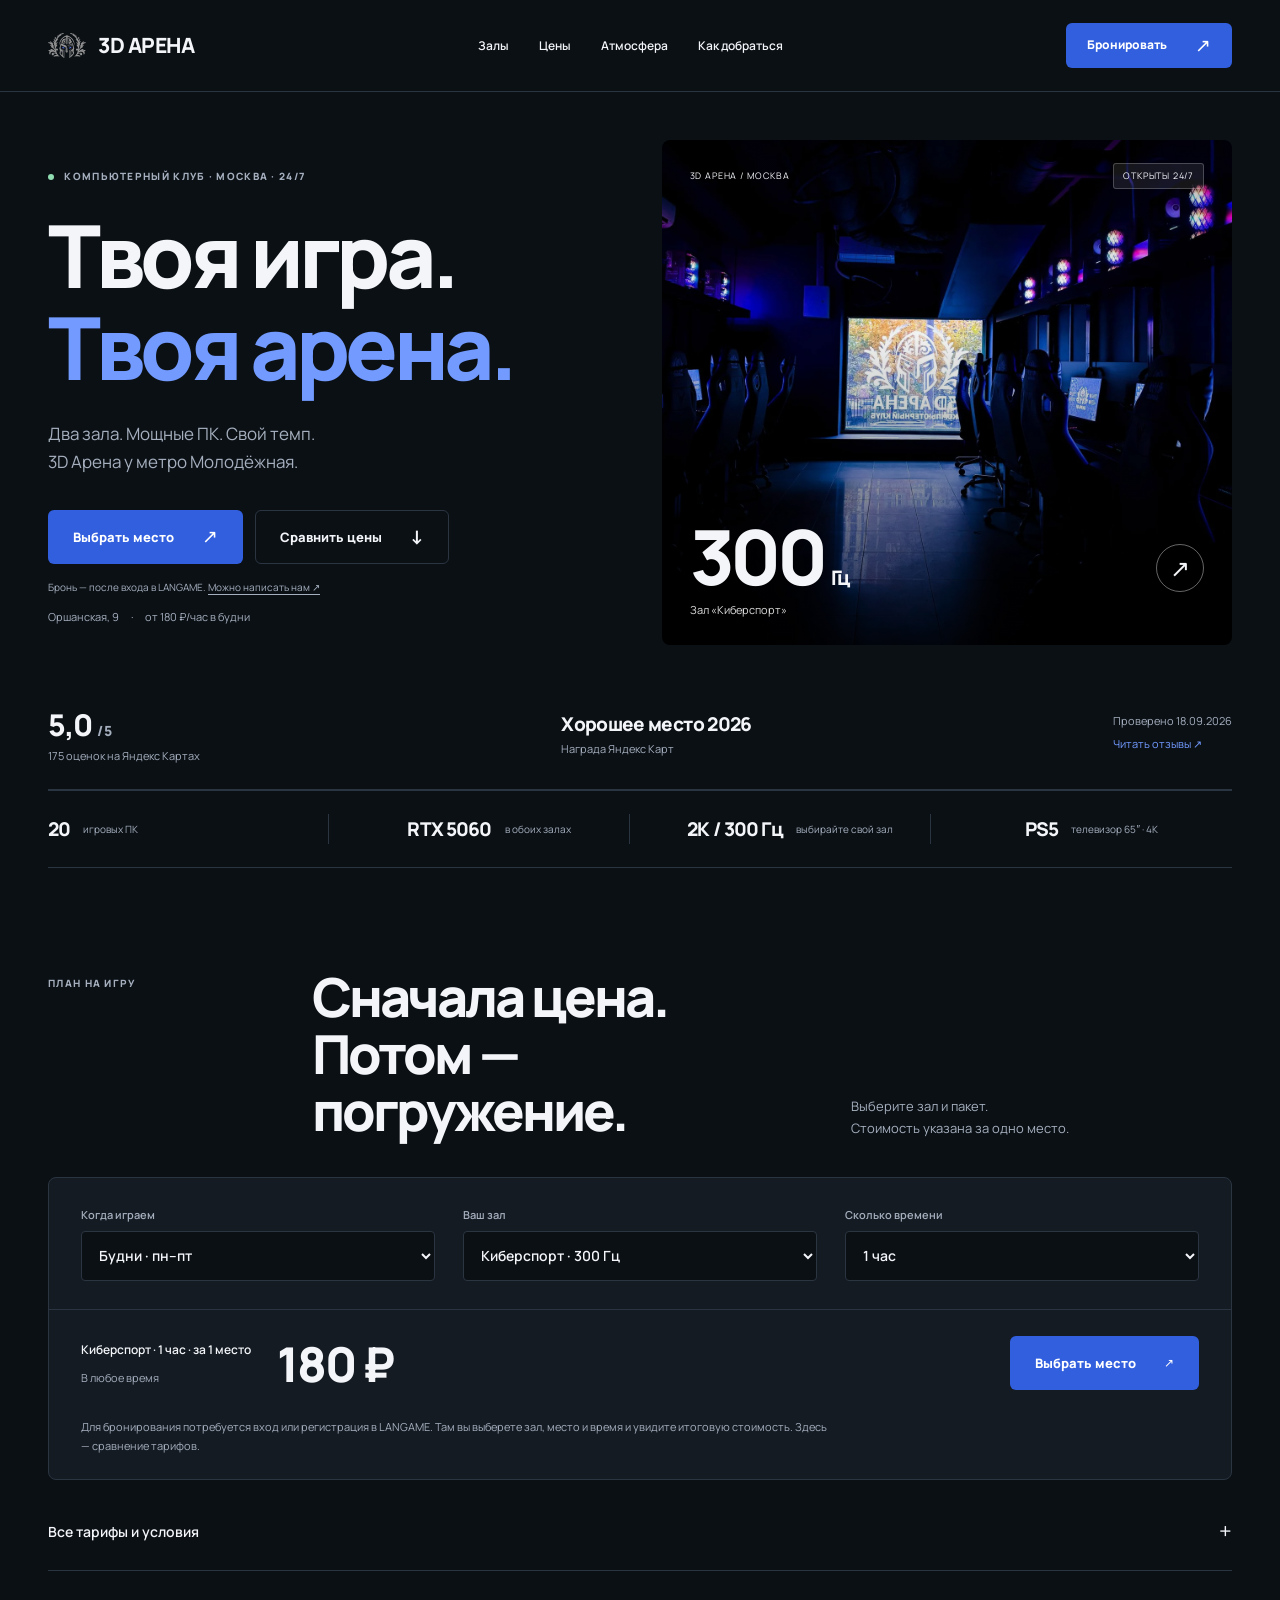
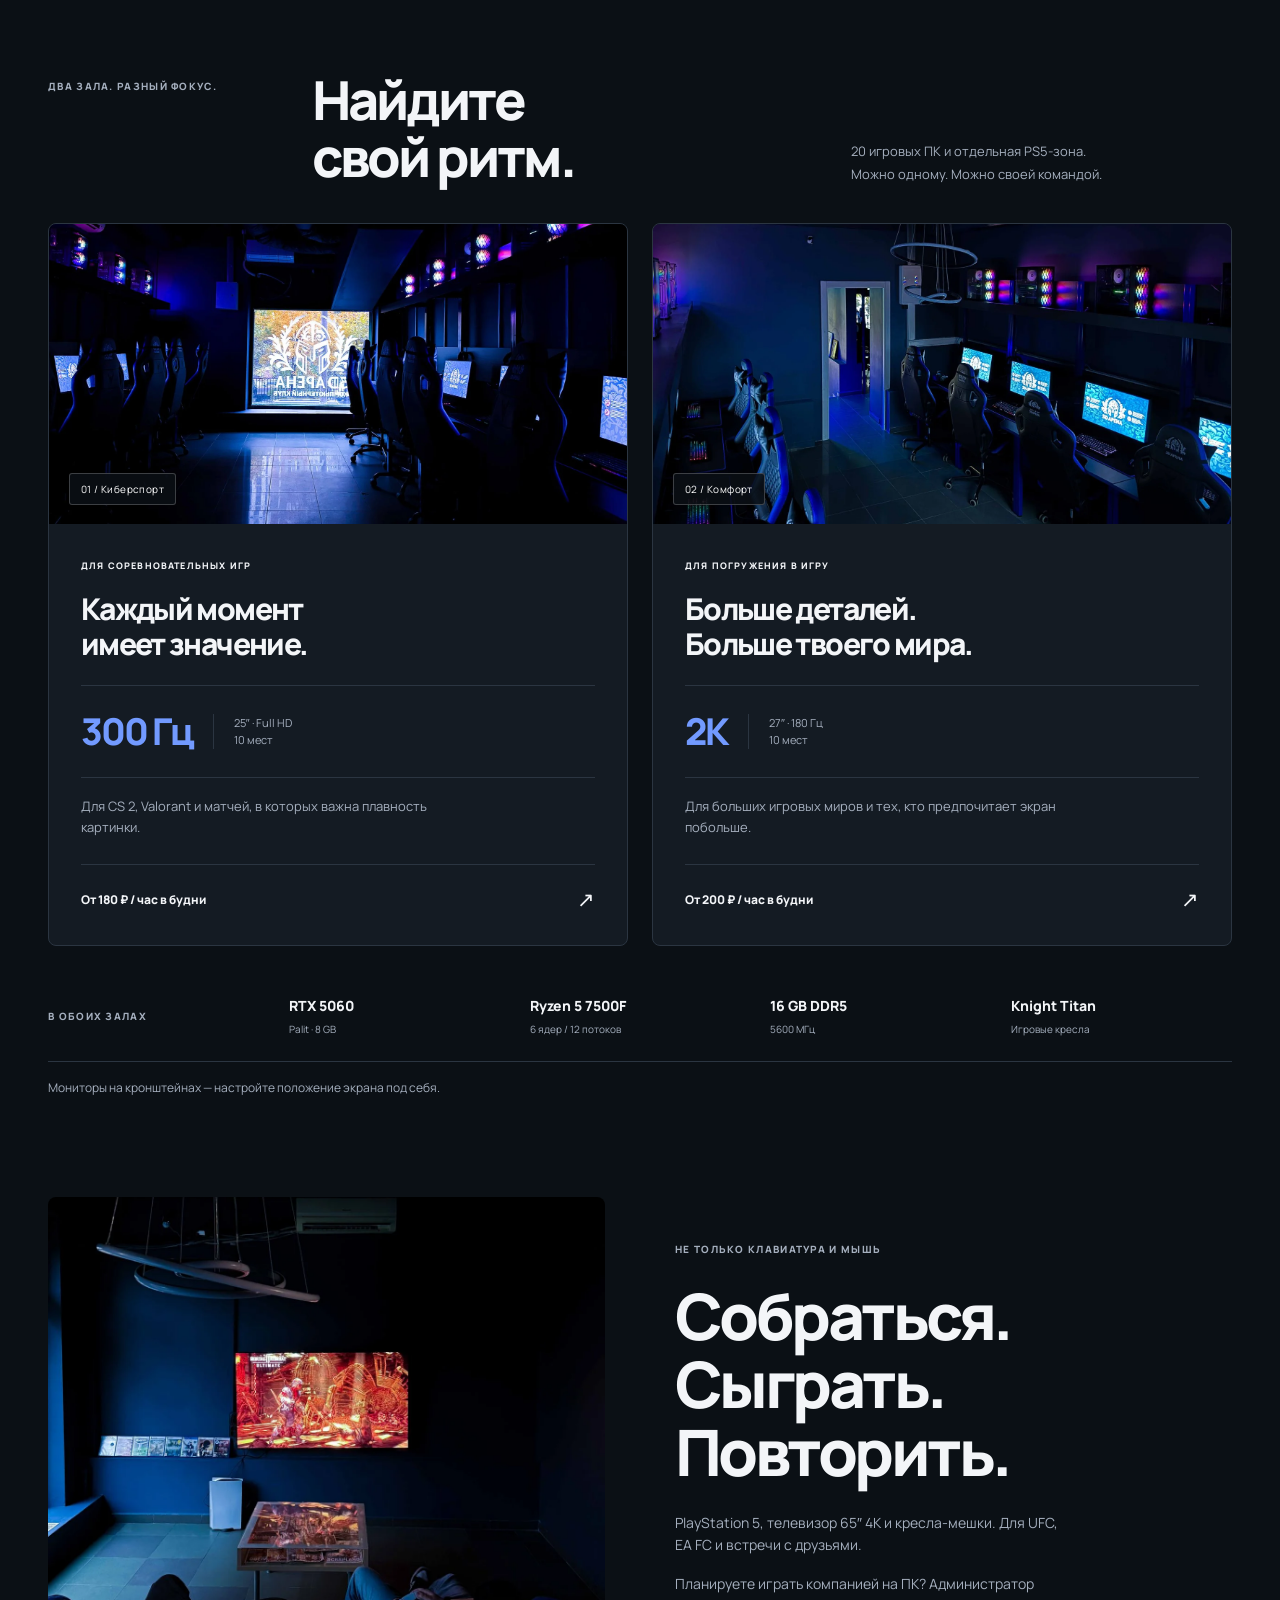
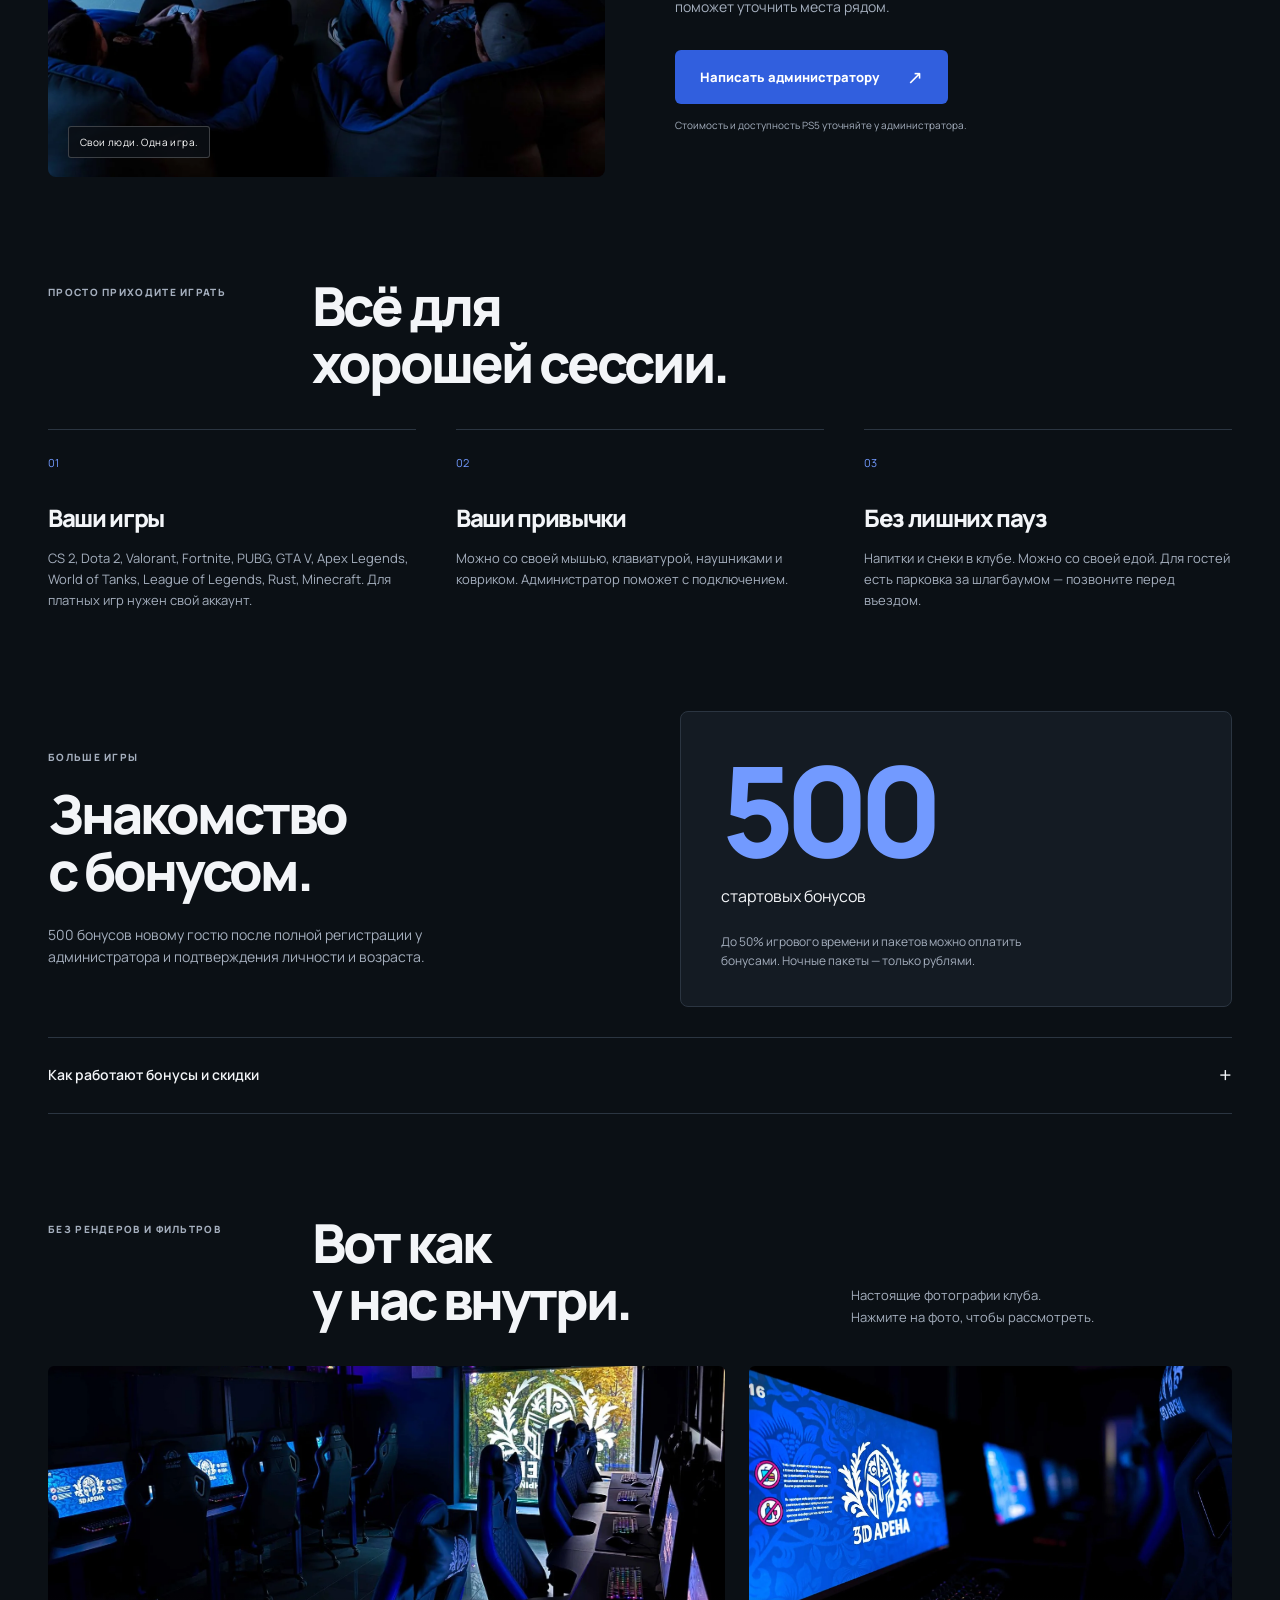
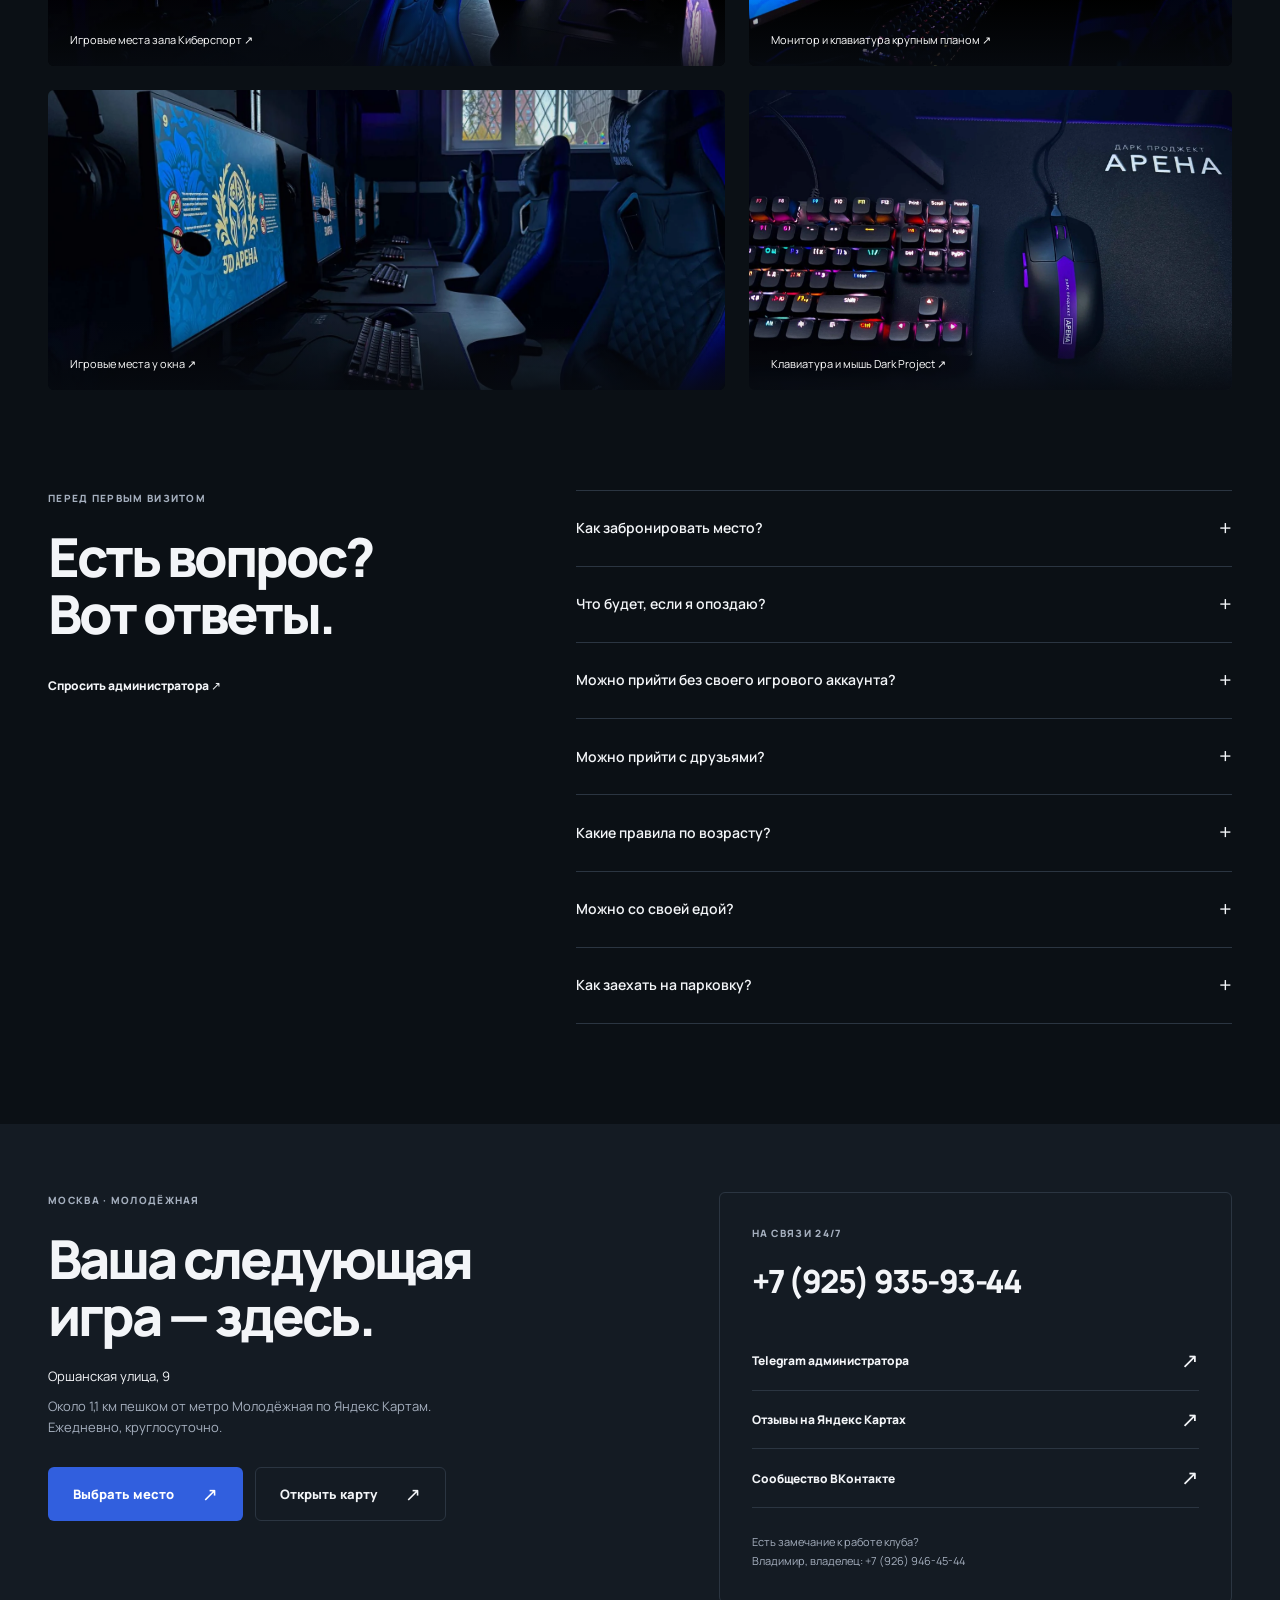
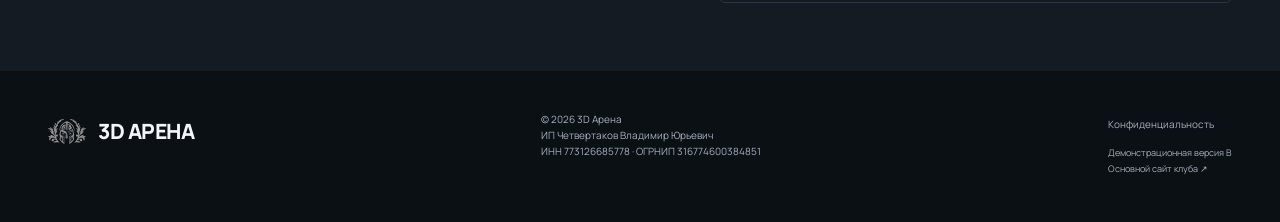
==== commit dfd64583: "Add verified guest rating, award and club social evidence" ====
--- a/index.html
+++ b/index.html
@@ -1 +1 @@
-<!doctype html><html lang="ru"><head><meta charset="utf-8"><meta name="viewport" content="width=device-width, initial-scale=1"><meta name="robots" content="noindex, nofollow"><title>3D Арена — твоя игра, твоя арена</title><meta name="description" content="Компьютерный клуб 3D Арена у метро Молодёжная. Два зала, RTX 5060, PS5. Оршанская, 9. Круглосуточно."><meta name="theme-color" content="#0b1015"><link rel="icon" href="assets/mark.svg" type="image/svg+xml"><link rel="stylesheet" href="styles.css?v=20260918-5"><script defer src="config.js"></script><script defer src="pricing.js"></script><script defer src="attribution.js"></script><script defer src="app.js?v=20260918-5"></script></head><body class="select" data-variant="B"><a class="skip" href="#main">К содержанию</a><header class="header"><a href="./" class="brand" aria-label="3D Арена — главная"><img src="assets/mark.svg" alt="" width="40" height="40"><span>3D АРЕНА</span></a><nav aria-label="Основная навигация"><button class="menu-button" aria-expanded="false" aria-controls="nav-links">Меню <span aria-hidden="true">☰</span></button><div class="nav-links" id="nav-links"><a href="#spaces">Залы</a><a href="#prices">Цены</a><a href="#gallery">Атмосфера</a><a href="#contacts">Как добраться</a></div></nav><a class="button primary header-cta" href="https://langame.ru/799456996_computerniy_club_3d-arena_moskva/booking" data-booking data-track="langame_booking" data-placement="header">Бронировать<span aria-hidden="true">↗</span></a></header><main id="main"><section class="hero-select wrap"><div class="hero-copy"><p class="eyebrow"><span class="status-dot"></span> Компьютерный клуб · Москва · 24/7</p><h1>Твоя игра.<br><em>Твоя арена.</em></h1><p class="hero-description">Два зала. Мощные ПК. Свой темп.<br>3D Арена у метро Молодёжная.</p><div class="actions"><a class="button primary" href="https://langame.ru/799456996_computerniy_club_3d-arena_moskva/booking" data-booking data-track="langame_booking" data-placement="hero">Выбрать место<span aria-hidden="true">↗</span></a><a class="button secondary" href="#prices">Сравнить цены <span>↓</span></a></div><p class="booking-note">Бронь — после входа в LANGAME. <a href="https://t.me/IIIDArena" data-track="booking_telegram">Можно написать нам ↗</a></p><p class="hero-location">Оршанская, 9 <span>·</span> от 180 ₽/час в будни</p></div><div class="hero-visual"><img class="" src="assets/hall-01.webp" alt="Реальный зал Киберспорт в клубе 3D Арена" width="1600" height="1200" loading="eager" decoding="async" fetchpriority=high><div class="visual-top"><span>3D АРЕНА / МОСКВА</span><span>ОТКРЫТЫ 24/7</span></div><div class="visual-bottom"><div><strong>300<span>Гц</span></strong><p>Зал «Киберспорт»</p></div><a href="#spaces" aria-label="Посмотреть игровые залы">↗</a></div></div></section><div class="facts-strip wrap"><div><strong>20</strong><span>игровых ПК</span></div><div><strong>RTX 5060</strong><span>в обоих залах</span></div><div><strong>2K / 300 Гц</strong><span>выбирайте свой зал</span></div><div><strong>PS5</strong><span>телевизор 65″ · 4K</span></div></div><section class="picker-section wrap" id="prices"><div class="section-top"><p class="eyebrow">План на игру</p><h2>Сначала цена.<br>Потом — погружение.</h2><p>Выберите зал и пакет.<br>Стоимость указана за одно место.</p></div><div id="price-picker" class="price-picker" hidden><div class="picker-controls"><label>Когда играем<select name="day"><option value="weekday">Будни · пн–пт</option><option value="weekend">Выходные · сб–вс</option></select></label><label>Ваш зал<select name="hall"><option value="esports">Киберспорт · 300 Гц</option><option value="comfort">Комфорт · 2K</option></select></label><label>Сколько времени<select name="pack"><option value="hour">1 час</option><option value="three">3 часа</option><option value="six">6 часов</option><option value="night">Ночь · 21:00–09:00</option><option value="morning">Утро · 08:00–13:00</option></select></label></div><div class="quote" aria-live="polite" aria-atomic="true"><div><span id="quote-label">Киберспорт · 1 час · за 1 место</span><strong id="quote-price">180 ₽</strong><small id="quote-condition">В любое время</small></div><a class="button primary" href="https://langame.ru/799456996_computerniy_club_3d-arena_moskva/booking" data-booking data-track="langame_booking" data-placement="price_picker">Выбрать место<span aria-hidden="true">↗</span></a></div><p class="fine">Для бронирования потребуется вход или регистрация в LANGAME. Там вы выберете зал, место и время и увидите итоговую стоимость. Здесь — сравнение тарифов.</p></div><details class="all-prices"><summary>Все тарифы и условия <span aria-hidden="true">+</span></summary><div class="table-scroll"><table><caption>Цена за одно место, ₽</caption><thead><tr><th scope="col">День / зал</th><th scope="col">1 час</th><th scope="col">3 часа</th><th scope="col">6 часов</th><th scope="col">Ночь*</th><th scope="col">Утро**</th></tr></thead><tbody><tr><th scope="row">Будни · Киберспорт</th><td>180</td><td>490</td><td>870</td><td>800</td><td>540</td></tr><tr><th scope="row">Будни · Комфорт</th><td>200</td><td>540</td><td>960</td><td>800</td><td>600</td></tr><tr><th scope="row">Выходные · Киберспорт</th><td>200</td><td>540</td><td>960</td><td>800</td><td>600</td></tr><tr><th scope="row">Выходные · Комфорт</th><td>220</td><td>600</td><td>1 060</td><td>800</td><td>660</td></tr></tbody></table></div><p class="fine">* Ночь 21:00–09:00: акция 800 ₽ вместо базовой цены. Базовая цена: Киберспорт 1 080 / 1 190 ₽, Комфорт 1 190 / 1 310 ₽ (будни / выходные). Ночной пакет оплачивается рублями. После 22:00 — 18+.</p><p class="fine">** Утро 08:00–13:00. Будни — понедельник–пятница; выходные — суббота–воскресенье. Условия акций и тариф на дату посещения уточняйте в LANGAME или у администратора.</p></details><noscript><p>Для сравнения цен откройте «Все тарифы и условия» выше.</p></noscript></section><section class="wrap spaces" id="spaces"><div class="section-top"><p class="eyebrow">Два зала. Разный фокус.</p><h2>Найдите<br>свой ритм.</h2><p>20 игровых ПК и отдельная PS5-зона.<br>Можно одному. Можно своей командой.</p></div><div class="space-grid"><article class="space-card"><div class="space-image"><img class="" src="assets/hall-01.webp" alt="Зал Киберспорт: ряды игровых компьютеров в 3D Арене" width="1600" height="1200" loading="lazy" decoding="async" ><span class="image-tag">01 / Киберспорт</span></div><div class="space-copy"><span class="eyebrow">Для соревновательных игр</span><h3>Каждый момент<br>имеет значение.</h3><div class="spec-line"><strong>300 Гц</strong><span>25″ · Full HD<br>10 мест</span></div><p>Для CS 2, Valorant и матчей, в которых важна плавность картинки.</p><a class="text-link" href="#prices" data-choose-hall="esports">От 180 ₽ / час в будни <span>↗</span></a></div></article><article class="space-card"><div class="space-image"><img class="" src="assets/hall-15.webp" alt="Зал Комфорт: игровые места с большими мониторами" width="1600" height="1200" loading="lazy" decoding="async" ><span class="image-tag">02 / Комфорт</span></div><div class="space-copy"><span class="eyebrow">Для погружения в игру</span><h3>Больше деталей.<br>Больше твоего мира.</h3><div class="spec-line"><strong>2K</strong><span>27″ · 180 Гц<br>10 мест</span></div><p>Для больших игровых миров и тех, кто предпочитает экран побольше.</p><a class="text-link" href="#prices" data-choose-hall="comfort">От 200 ₽ / час в будни <span>↗</span></a></div></article></div><div class="hardware"><p class="eyebrow">В обоих залах</p><div><strong>RTX 5060</strong><span>Palit · 8 GB</span></div><div><strong>Ryzen 5 7500F</strong><span>6 ядер / 12 потоков</span></div><div><strong>16 GB DDR5</strong><span>5600 МГц</span></div><div><strong>Knight Titan</strong><span>Игровые кресла</span></div></div></section><section class="social-section wrap" id="together"><div class="social-photo"><img class="" src="assets/hall-12.webp" alt="Друзья играют на PlayStation 5 в зоне с креслами-мешками" width="1600" height="1200" loading="lazy" decoding="async" ><span class="image-tag">Свои люди. Одна игра.</span></div><div class="social-copy"><p class="eyebrow">Не только клавиатура и мышь</p><h2>Собраться.<br>Сыграть.<br>Повторить.</h2><p>PlayStation 5, телевизор 65″ 4K и кресла-мешки. Для UFC, EA FC и встречи с друзьями.</p><p>Планируете играть компанией на ПК? Администратор поможет уточнить места рядом.</p><a class="button primary" href="https://t.me/IIIDArena" data-track="booking_telegram">Написать администратору <span>↗</span></a><small>Стоимость и доступность PS5 уточняйте у администратора.</small></div></section><section class="wrap visit"><div class="section-top"><p class="eyebrow">Просто приходите играть</p><h2>Всё для<br>хорошей сессии.</h2></div><div class="benefit-grid"><article><span class="number">01</span><h3>Ваши игры</h3><p>CS 2, Dota 2, Valorant, Fortnite, PUBG, GTA V, Apex Legends, World of Tanks, League of Legends, Rust, Minecraft. Для платных игр нужен свой аккаунт.</p></article><article><span class="number">02</span><h3>Ваши привычки</h3><p>Можно со своей мышью, клавиатурой, наушниками и ковриком. Администратор поможет с подключением.</p></article><article><span class="number">03</span><h3>Без лишних пауз</h3><p>Напитки и снеки в клубе. Можно со своей едой. Для гостей есть парковка за шлагбаумом — позвоните перед въездом.</p></article></div></section><section class="wrap promos" id="offers"><div class="offer-head"><p class="eyebrow">Больше игры</p><h2>Знакомство<br>с бонусом.</h2><p>500 бонусов новому гостю после полной регистрации у администратора и подтверждения личности и возраста.</p></div><div class="offer-number"><strong>500</strong><span>стартовых бонусов</span><p>До 50% игрового времени и пакетов можно оплатить бонусами. Ночные пакеты — только рублями.</p></div><details><summary>Как работают бонусы и скидки <span>+</span></summary><div class="bonus-grid"><div><h3>Приглашайте друзей</h3><p>100 бонусов за нового гостя. Ещё по 100 бонусов за подписку на Telegram и VK после подтверждения администратору.</p></div><div><h3>За разовое пополнение</h3><p>От 1 000 ₽ → +150 бонусов<br>От 2 000 ₽ → +350<br>От 3 000 ₽ → +600<br>От 4 000 ₽ → +900<br>От 5 000 ₽ → +1 250</p></div><div><h3>Накопительная скидка</h3><p>От 5 000 ₽ → 1%<br>От 10 001 ₽ → 2%<br>От 20 001 ₽ → 3%<br>От 30 001 ₽ → 4%<br>От 40 001 ₽ → 5%</p></div></div><p class="fine">Каждая акция действует отдельно. Текущие условия уточняйте у администратора. Для активации стартовых бонусов нужен документ для подтверждения личности и возраста.</p><a class="text-link" href="https://t.me/IIIDArena" data-track="booking_telegram">Уточнить условия <span>↗</span></a></details></section><section class="wrap gallery" id="gallery"><div class="section-top"><p class="eyebrow">Без рендеров и фильтров</p><h2>Вот как<br>у нас внутри.</h2><p>Настоящие фотографии клуба.<br>Нажмите на фото, чтобы рассмотреть.</p></div><div class="gallery-grid"><a href="assets/hall-03.webp" data-photo><img class="" src="assets/hall-03.webp" alt="Игровые места зала Киберспорт" width="1600" height="1200" loading="lazy" decoding="async" ><span>Игровые места зала Киберспорт ↗</span></a><a href="assets/hall-07.webp" data-photo><img class="" src="assets/hall-07.webp" alt="Монитор и клавиатура крупным планом" width="1600" height="1200" loading="lazy" decoding="async" ><span>Монитор и клавиатура крупным планом ↗</span></a><a href="assets/hall-13.webp" data-photo><img class="" src="assets/hall-13.webp" alt="Игровые места у окна" width="1600" height="1200" loading="lazy" decoding="async" ><span>Игровые места у окна ↗</span></a><a href="assets/hall-14.webp" data-photo><img class="" src="assets/hall-14.webp" alt="Клавиатура и мышь Dark Project" width="1600" height="1200" loading="lazy" decoding="async" ><span>Клавиатура и мышь Dark Project ↗</span></a></div></section><section class="wrap faq" id="faq"><div><p class="eyebrow">Перед первым визитом</p><h2>Есть вопрос?<br>Вот ответы.</h2><a class="text-link" href="https://t.me/IIIDArena" data-track="booking_telegram">Спросить администратора ↗</a></div><div><details><summary>Как забронировать место?<span aria-hidden="true">+</span></summary><p>Нажмите «Выбрать место»: откроется LANGAME. Войдите или зарегистрируйтесь, затем выберите зал, компьютер и время. Итоговая стоимость и наличие мест показываются в системе бронирования.</p></details><details><summary>Что будет, если я опоздаю?<span aria-hidden="true">+</span></summary><p>Оплаченная бронь сохраняется до конца забронированного времени. Бронь до оплаты — 15 минут. Если задерживаетесь, предупредите администратора.</p></details><details><summary>Можно прийти без своего игрового аккаунта?<span aria-hidden="true">+</span></summary><p>Для бесплатных игр, включая CS 2 и Dota 2, есть гостевые аккаунты. Для платных игр используйте свой аккаунт.</p></details><details><summary>Можно прийти с друзьями?<span aria-hidden="true">+</span></summary><p>Да. В каждом зале 10 мест. До приезда выберите соседние места в LANGAME или уточните наличие у администратора.</p></details><details><summary>Какие правила по возрасту?<span aria-hidden="true">+</span></summary><p>На сайте клуба указан режим 18+ после 22:00. Для регистрации и подтверждения возраста возьмите документ. Условия дневного посещения уточняйте у администратора.</p></details><details><summary>Можно со своей едой?<span aria-hidden="true">+</span></summary><p>Да. В клубе также есть напитки, снеки, микроволновка и гриль для сэндвичей.</p></details><details><summary>Как заехать на парковку?<span aria-hidden="true">+</span></summary><p>Парковка для гостей находится во дворе за шлагбаумом. Позвоните +7 (925) 935-93-44: администратор подскажет, как заехать. Наличие свободного места уточняйте перед приездом.</p></details></div></section><section class="contacts" id="contacts"><div class="wrap contacts-grid"><div><p class="eyebrow">Москва · Молодёжная</p><h2>Ваша следующая<br>игра — здесь.</h2><p class="address">Оршанская улица, 9</p><p>Рядом с метро Молодёжная.<br>Ежедневно, круглосуточно.</p><div class="actions"><a class="button primary" href="https://langame.ru/799456996_computerniy_club_3d-arena_moskva/booking" data-booking data-track="langame_booking" data-placement="contacts">Выбрать место<span aria-hidden="true">↗</span></a><a class="button secondary" href="https://yandex.ru/maps/org/3d_arena/107910722858/" data-track="route_click">Открыть карту <span>↗</span></a></div></div><div class="contact-card"><p class="eyebrow">На связи 24/7</p><a class="phone" href="tel:+79259359344" data-track="booking_call">+7 (925) 935-93-44</a><a class="text-link" href="https://t.me/IIIDArena" data-track="booking_telegram">Telegram администратора <span>↗</span></a><a class="text-link" href="https://yandex.ru/maps/org/3d_arena/107910722858/" data-track="reviews_click">Отзывы на Яндекс Картах <span>↗</span></a><a class="text-link" href="https://vk.com/3d_arena">Сообщество ВКонтакте <span>↗</span></a><p class="fine">Есть замечание к работе клуба?<br>Владимир, владелец: <a href="tel:+79269464544">+7 (926) 946-45-44</a></p></div></div></section></main><footer class="wrap footer"><a class="brand" href="./"><img src="assets/mark.svg" alt="" width="36" height="36"><span>3D АРЕНА</span></a><p>© 2026 3D Арена<br>ИП Четвертаков Владимир Юрьевич<br>ИНН 773126685778 · ОГРНИП 316774600384851</p><div><a href="privacy.html">Конфиденциальность</a><p class="fine">Демонстрационная версия B<br><a href="https://3d-arena.ru/">Основной сайт клуба ↗</a></p></div></footer><div class="mobile-bar"><a href="#prices">Тарифы</a><a class="button primary" href="https://langame.ru/799456996_computerniy_club_3d-arena_moskva/booking" data-booking data-track="langame_booking" data-placement="mobile_bar">Выбрать место<span aria-hidden="true">↗</span></a></div><dialog id="photo-dialog"><button aria-label="Закрыть фотографию">Закрыть ×</button><img alt="" width="1600" height="1200"><p></p></dialog></body></html>+<!doctype html><html lang="ru"><head><meta charset="utf-8"><meta name="viewport" content="width=device-width, initial-scale=1"><meta name="robots" content="noindex, nofollow"><title>3D Арена — твоя игра, твоя арена</title><meta name="description" content="Компьютерный клуб 3D Арена у метро Молодёжная. Два зала, RTX 5060, PS5. Оршанская, 9. Круглосуточно."><meta name="theme-color" content="#0b1015"><link rel="icon" href="assets/mark.svg" type="image/svg+xml"><link rel="stylesheet" href="styles.css?v=20260918-6"><script defer src="config.js"></script><script defer src="pricing.js"></script><script defer src="attribution.js"></script><script defer src="app.js?v=20260918-5"></script></head><body class="select" data-variant="B"><a class="skip" href="#main">К содержанию</a><header class="header"><a href="./" class="brand" aria-label="3D Арена — главная"><img src="assets/mark.svg" alt="" width="40" height="40"><span>3D АРЕНА</span></a><nav aria-label="Основная навигация"><button class="menu-button" aria-expanded="false" aria-controls="nav-links">Меню <span aria-hidden="true">☰</span></button><div class="nav-links" id="nav-links"><a href="#spaces">Залы</a><a href="#prices">Цены</a><a href="#gallery">Атмосфера</a><a href="#contacts">Как добраться</a></div></nav><a class="button primary header-cta" href="https://langame.ru/799456996_computerniy_club_3d-arena_moskva/booking" data-booking data-track="langame_booking" data-placement="header">Бронировать<span aria-hidden="true">↗</span></a></header><main id="main"><section class="hero-select wrap"><div class="hero-copy"><p class="eyebrow"><span class="status-dot"></span> Компьютерный клуб · Москва · 24/7</p><h1>Твоя игра.<br><em>Твоя арена.</em></h1><p class="hero-description">Два зала. Мощные ПК. Свой темп.<br>3D Арена у метро Молодёжная.</p><div class="actions"><a class="button primary" href="https://langame.ru/799456996_computerniy_club_3d-arena_moskva/booking" data-booking data-track="langame_booking" data-placement="hero">Выбрать место<span aria-hidden="true">↗</span></a><a class="button secondary" href="#prices">Сравнить цены <span>↓</span></a></div><p class="booking-note">Бронь — после входа в LANGAME. <a href="https://t.me/IIIDArena" data-track="booking_telegram">Можно написать нам ↗</a></p><p class="hero-location">Оршанская, 9 <span>·</span> от 180 ₽/час в будни</p></div><div class="hero-visual"><img class="" src="assets/hall-01.webp" alt="Реальный зал Киберспорт в клубе 3D Арена" width="1600" height="1200" loading="eager" decoding="async" fetchpriority=high><div class="visual-top"><span>3D АРЕНА / МОСКВА</span><span>ОТКРЫТЫ 24/7</span></div><div class="visual-bottom"><div><strong>300<span>Гц</span></strong><p>Зал «Киберспорт»</p></div><a href="#spaces" aria-label="Посмотреть игровые залы">↗</a></div></div></section><aside class="trust-strip wrap" aria-label="Оценки гостей"><a href="https://yandex.ru/maps/org/3d_arena/107910722858/" data-track="reviews_click"><strong>5,0 <span>/ 5</span></strong><span>175 оценок на Яндекс Картах</span></a><div><strong>Хорошее место 2026</strong><span>Награда Яндекс Карт</span></div><p>Проверено 18.09.2026<br><a href="https://yandex.ru/maps/org/3d_arena/107910722858/" data-track="reviews_click">Читать отзывы ↗</a></p></aside><div class="facts-strip wrap"><div><strong>20</strong><span>игровых ПК</span></div><div><strong>RTX 5060</strong><span>в обоих залах</span></div><div><strong>2K / 300 Гц</strong><span>выбирайте свой зал</span></div><div><strong>PS5</strong><span>телевизор 65″ · 4K</span></div></div><section class="picker-section wrap" id="prices"><div class="section-top"><p class="eyebrow">План на игру</p><h2>Сначала цена.<br>Потом — погружение.</h2><p>Выберите зал и пакет.<br>Стоимость указана за одно место.</p></div><div id="price-picker" class="price-picker" hidden><div class="picker-controls"><label>Когда играем<select name="day"><option value="weekday">Будни · пн–пт</option><option value="weekend">Выходные · сб–вс</option></select></label><label>Ваш зал<select name="hall"><option value="esports">Киберспорт · 300 Гц</option><option value="comfort">Комфорт · 2K</option></select></label><label>Сколько времени<select name="pack"><option value="hour">1 час</option><option value="three">3 часа</option><option value="six">6 часов</option><option value="night">Ночь · 21:00–09:00</option><option value="morning">Утро · 08:00–13:00</option></select></label></div><div class="quote" aria-live="polite" aria-atomic="true"><div><span id="quote-label">Киберспорт · 1 час · за 1 место</span><strong id="quote-price">180 ₽</strong><small id="quote-condition">В любое время</small></div><a class="button primary" href="https://langame.ru/799456996_computerniy_club_3d-arena_moskva/booking" data-booking data-track="langame_booking" data-placement="price_picker">Выбрать место<span aria-hidden="true">↗</span></a></div><p class="fine">Для бронирования потребуется вход или регистрация в LANGAME. Там вы выберете зал, место и время и увидите итоговую стоимость. Здесь — сравнение тарифов.</p></div><details class="all-prices"><summary>Все тарифы и условия <span aria-hidden="true">+</span></summary><div class="table-scroll"><table><caption>Цена за одно место, ₽</caption><thead><tr><th scope="col">День / зал</th><th scope="col">1 час</th><th scope="col">3 часа</th><th scope="col">6 часов</th><th scope="col">Ночь*</th><th scope="col">Утро**</th></tr></thead><tbody><tr><th scope="row">Будни · Киберспорт</th><td>180</td><td>490</td><td>870</td><td>800</td><td>540</td></tr><tr><th scope="row">Будни · Комфорт</th><td>200</td><td>540</td><td>960</td><td>800</td><td>600</td></tr><tr><th scope="row">Выходные · Киберспорт</th><td>200</td><td>540</td><td>960</td><td>800</td><td>600</td></tr><tr><th scope="row">Выходные · Комфорт</th><td>220</td><td>600</td><td>1 060</td><td>800</td><td>660</td></tr></tbody></table></div><p class="fine">* Ночь 21:00–09:00: акция 800 ₽ вместо базовой цены. Базовая цена: Киберспорт 1 080 / 1 190 ₽, Комфорт 1 190 / 1 310 ₽ (будни / выходные). Ночной пакет оплачивается рублями. После 22:00 — 18+.</p><p class="fine">** Утро 08:00–13:00. Будни — понедельник–пятница; выходные — суббота–воскресенье. Условия акций и тариф на дату посещения уточняйте в LANGAME или у администратора.</p></details><noscript><p>Для сравнения цен откройте «Все тарифы и условия» выше.</p></noscript></section><section class="wrap spaces" id="spaces"><div class="section-top"><p class="eyebrow">Два зала. Разный фокус.</p><h2>Найдите<br>свой ритм.</h2><p>20 игровых ПК и отдельная PS5-зона.<br>Можно одному. Можно своей командой.</p></div><div class="space-grid"><article class="space-card"><div class="space-image"><img class="" src="assets/hall-01.webp" alt="Зал Киберспорт: ряды игровых компьютеров в 3D Арене" width="1600" height="1200" loading="lazy" decoding="async" ><span class="image-tag">01 / Киберспорт</span></div><div class="space-copy"><span class="eyebrow">Для соревновательных игр</span><h3>Каждый момент<br>имеет значение.</h3><div class="spec-line"><strong>300 Гц</strong><span>25″ · Full HD<br>10 мест</span></div><p>Для CS 2, Valorant и матчей, в которых важна плавность картинки.</p><a class="text-link" href="#prices" data-choose-hall="esports">От 180 ₽ / час в будни <span>↗</span></a></div></article><article class="space-card"><div class="space-image"><img class="" src="assets/hall-15.webp" alt="Зал Комфорт: игровые места с большими мониторами" width="1600" height="1200" loading="lazy" decoding="async" ><span class="image-tag">02 / Комфорт</span></div><div class="space-copy"><span class="eyebrow">Для погружения в игру</span><h3>Больше деталей.<br>Больше твоего мира.</h3><div class="spec-line"><strong>2K</strong><span>27″ · 180 Гц<br>10 мест</span></div><p>Для больших игровых миров и тех, кто предпочитает экран побольше.</p><a class="text-link" href="#prices" data-choose-hall="comfort">От 200 ₽ / час в будни <span>↗</span></a></div></article></div><div class="hardware"><p class="eyebrow">В обоих залах</p><div><strong>RTX 5060</strong><span>Palit · 8 GB</span></div><div><strong>Ryzen 5 7500F</strong><span>6 ядер / 12 потоков</span></div><div><strong>16 GB DDR5</strong><span>5600 МГц</span></div><div><strong>Knight Titan</strong><span>Игровые кресла</span></div></div><p class="hardware-note">Мониторы на кронштейнах — настройте положение экрана под себя.</p></section><section class="social-section wrap" id="together"><div class="social-photo"><img class="" src="assets/hall-12.webp" alt="Друзья играют на PlayStation 5 в зоне с креслами-мешками" width="1600" height="1200" loading="lazy" decoding="async" ><span class="image-tag">Свои люди. Одна игра.</span></div><div class="social-copy"><p class="eyebrow">Не только клавиатура и мышь</p><h2>Собраться.<br>Сыграть.<br>Повторить.</h2><p>PlayStation 5, телевизор 65″ 4K и кресла-мешки. Для UFC, EA FC и встречи с друзьями.</p><p>Планируете играть компанией на ПК? Администратор поможет уточнить места рядом.</p><a class="button primary" href="https://t.me/IIIDArena" data-track="booking_telegram">Написать администратору <span>↗</span></a><small>Стоимость и доступность PS5 уточняйте у администратора.</small></div></section><section class="wrap visit"><div class="section-top"><p class="eyebrow">Просто приходите играть</p><h2>Всё для<br>хорошей сессии.</h2></div><div class="benefit-grid"><article><span class="number">01</span><h3>Ваши игры</h3><p>CS 2, Dota 2, Valorant, Fortnite, PUBG, GTA V, Apex Legends, World of Tanks, League of Legends, Rust, Minecraft. Для платных игр нужен свой аккаунт.</p></article><article><span class="number">02</span><h3>Ваши привычки</h3><p>Можно со своей мышью, клавиатурой, наушниками и ковриком. Администратор поможет с подключением.</p></article><article><span class="number">03</span><h3>Без лишних пауз</h3><p>Напитки и снеки в клубе. Можно со своей едой. Для гостей есть парковка за шлагбаумом — позвоните перед въездом.</p></article></div></section><section class="wrap promos" id="offers"><div class="offer-head"><p class="eyebrow">Больше игры</p><h2>Знакомство<br>с бонусом.</h2><p>500 бонусов новому гостю после полной регистрации у администратора и подтверждения личности и возраста.</p></div><div class="offer-number"><strong>500</strong><span>стартовых бонусов</span><p>До 50% игрового времени и пакетов можно оплатить бонусами. Ночные пакеты — только рублями.</p></div><details><summary>Как работают бонусы и скидки <span>+</span></summary><div class="bonus-grid"><div><h3>Приглашайте друзей</h3><p>100 бонусов за нового гостя. Ещё по 100 бонусов за подписку на Telegram и VK после подтверждения администратору.</p></div><div><h3>За разовое пополнение</h3><p>От 1 000 ₽ → +150 бонусов<br>От 2 000 ₽ → +350<br>От 3 000 ₽ → +600<br>От 4 000 ₽ → +900<br>От 5 000 ₽ → +1 250</p></div><div><h3>Накопительная скидка</h3><p>От 5 000 ₽ → 1%<br>От 10 001 ₽ → 2%<br>От 20 001 ₽ → 3%<br>От 30 001 ₽ → 4%<br>От 40 001 ₽ → 5%</p></div></div><p class="fine">Каждая акция действует отдельно. Текущие условия уточняйте у администратора. Для активации стартовых бонусов нужен документ для подтверждения личности и возраста.</p><a class="text-link" href="https://t.me/IIIDArena" data-track="booking_telegram">Уточнить условия <span>↗</span></a></details></section><section class="wrap gallery" id="gallery"><div class="section-top"><p class="eyebrow">Без рендеров и фильтров</p><h2>Вот как<br>у нас внутри.</h2><p>Настоящие фотографии клуба.<br>Нажмите на фото, чтобы рассмотреть.</p></div><div class="gallery-grid"><a href="assets/hall-03.webp" data-photo><img class="" src="assets/hall-03.webp" alt="Игровые места зала Киберспорт" width="1600" height="1200" loading="lazy" decoding="async" ><span>Игровые места зала Киберспорт ↗</span></a><a href="assets/hall-07.webp" data-photo><img class="" src="assets/hall-07.webp" alt="Монитор и клавиатура крупным планом" width="1600" height="1200" loading="lazy" decoding="async" ><span>Монитор и клавиатура крупным планом ↗</span></a><a href="assets/hall-13.webp" data-photo><img class="" src="assets/hall-13.webp" alt="Игровые места у окна" width="1600" height="1200" loading="lazy" decoding="async" ><span>Игровые места у окна ↗</span></a><a href="assets/hall-14.webp" data-photo><img class="" src="assets/hall-14.webp" alt="Клавиатура и мышь Dark Project" width="1600" height="1200" loading="lazy" decoding="async" ><span>Клавиатура и мышь Dark Project ↗</span></a></div></section><section class="wrap faq" id="faq"><div><p class="eyebrow">Перед первым визитом</p><h2>Есть вопрос?<br>Вот ответы.</h2><a class="text-link" href="https://t.me/IIIDArena" data-track="booking_telegram">Спросить администратора ↗</a></div><div><details><summary>Как забронировать место?<span aria-hidden="true">+</span></summary><p>Нажмите «Выбрать место»: откроется LANGAME. Войдите или зарегистрируйтесь, затем выберите зал, компьютер и время. Итоговая стоимость и наличие мест показываются в системе бронирования.</p></details><details><summary>Что будет, если я опоздаю?<span aria-hidden="true">+</span></summary><p>Оплаченная бронь сохраняется до конца забронированного времени. Бронь до оплаты — 15 минут. Если задерживаетесь, предупредите администратора.</p></details><details><summary>Можно прийти без своего игрового аккаунта?<span aria-hidden="true">+</span></summary><p>Для бесплатных игр, включая CS 2 и Dota 2, есть гостевые аккаунты. Для платных игр используйте свой аккаунт.</p></details><details><summary>Можно прийти с друзьями?<span aria-hidden="true">+</span></summary><p>Да. В каждом зале 10 мест. До приезда выберите соседние места в LANGAME или уточните наличие у администратора.</p></details><details><summary>Какие правила по возрасту?<span aria-hidden="true">+</span></summary><p>На сайте клуба указан режим 18+ после 22:00. Для регистрации и подтверждения возраста возьмите документ. Условия дневного посещения уточняйте у администратора.</p></details><details><summary>Можно со своей едой?<span aria-hidden="true">+</span></summary><p>Да. В клубе также есть напитки, снеки, микроволновка и гриль для сэндвичей.</p></details><details><summary>Как заехать на парковку?<span aria-hidden="true">+</span></summary><p>Парковка для гостей находится во дворе за шлагбаумом. Позвоните +7 (925) 935-93-44: администратор подскажет, как заехать. Наличие свободного места уточняйте перед приездом.</p></details></div></section><section class="contacts" id="contacts"><div class="wrap contacts-grid"><div><p class="eyebrow">Москва · Молодёжная</p><h2>Ваша следующая<br>игра — здесь.</h2><p class="address">Оршанская улица, 9</p><p>Около 1,1 км пешком от метро Молодёжная по Яндекс Картам.<br>Ежедневно, круглосуточно.</p><div class="actions"><a class="button primary" href="https://langame.ru/799456996_computerniy_club_3d-arena_moskva/booking" data-booking data-track="langame_booking" data-placement="contacts">Выбрать место<span aria-hidden="true">↗</span></a><a class="button secondary" href="https://yandex.ru/maps/org/3d_arena/107910722858/" data-track="route_click">Открыть карту <span>↗</span></a></div></div><div class="contact-card"><p class="eyebrow">На связи 24/7</p><a class="phone" href="tel:+79259359344" data-track="booking_call">+7 (925) 935-93-44</a><a class="text-link" href="https://t.me/IIIDArena" data-track="booking_telegram">Telegram администратора <span>↗</span></a><a class="text-link" href="https://yandex.ru/maps/org/3d_arena/107910722858/" data-track="reviews_click">Отзывы на Яндекс Картах <span>↗</span></a><a class="text-link" href="https://vk.com/3d_arena">Сообщество ВКонтакте <span>↗</span></a><p class="fine">Есть замечание к работе клуба?<br>Владимир, владелец: <a href="tel:+79269464544">+7 (926) 946-45-44</a></p></div></div></section></main><footer class="wrap footer"><a class="brand" href="./"><img src="assets/mark.svg" alt="" width="36" height="36"><span>3D АРЕНА</span></a><p>© 2026 3D Арена<br>ИП Четвертаков Владимир Юрьевич<br>ИНН 773126685778 · ОГРНИП 316774600384851</p><div><a href="privacy.html">Конфиденциальность</a><p class="fine">Демонстрационная версия B<br><a href="https://3d-arena.ru/">Основной сайт клуба ↗</a></p></div></footer><div class="mobile-bar"><a href="#prices">Тарифы</a><a class="button primary" href="https://langame.ru/799456996_computerniy_club_3d-arena_moskva/booking" data-booking data-track="langame_booking" data-placement="mobile_bar">Выбрать место<span aria-hidden="true">↗</span></a></div><dialog id="photo-dialog"><button aria-label="Закрыть фотографию">Закрыть ×</button><img alt="" width="1600" height="1200"><p></p></dialog></body></html>
--- a/styles.css
+++ b/styles.css
@@ -14,3 +14,6 @@
 .booking-note{font-size:10px!important;line-height:1.6;margin-top:15px!important;max-width:330px}.booking-note a{text-decoration:underline;text-underline-offset:3px}.title-row .booking-note{margin-bottom:0}.hero-copy .hero-location{margin-top:13px}
 
 @media(max-width:760px){.title-row>div{flex-wrap:wrap}.title-row .booking-note{flex-basis:100%;max-width:none;margin-top:0!important}}
+
+/* Verified public reputation, snapshot 2026-09-18. */
+.trust-strip{display:flex;align-items:center;justify-content:space-between;gap:22px;padding-block:24px;border-bottom:1px solid var(--line)}.trust-strip>a,.trust-strip>div{display:flex;flex-direction:column;gap:3px;min-width:0}.trust-strip strong{font-size:19px;line-height:1.3;letter-spacing:-.035em}.trust-strip>a>strong{font-size:30px}.trust-strip strong span{font-size:14px;color:var(--muted)}.trust-strip>a>span,.trust-strip>div>span,.trust-strip p{font-size:11px;color:var(--muted)}.trust-strip p a{color:var(--blue);display:inline-block;padding-block:5px}.hardware-note{font-size:12px;margin-top:16px}@media(max-width:600px){.trust-strip{flex-wrap:wrap;gap:18px}.trust-strip>p{flex-basis:100%;border-top:1px solid var(--line);padding-top:12px}.trust-strip strong{font-size:17px}}
